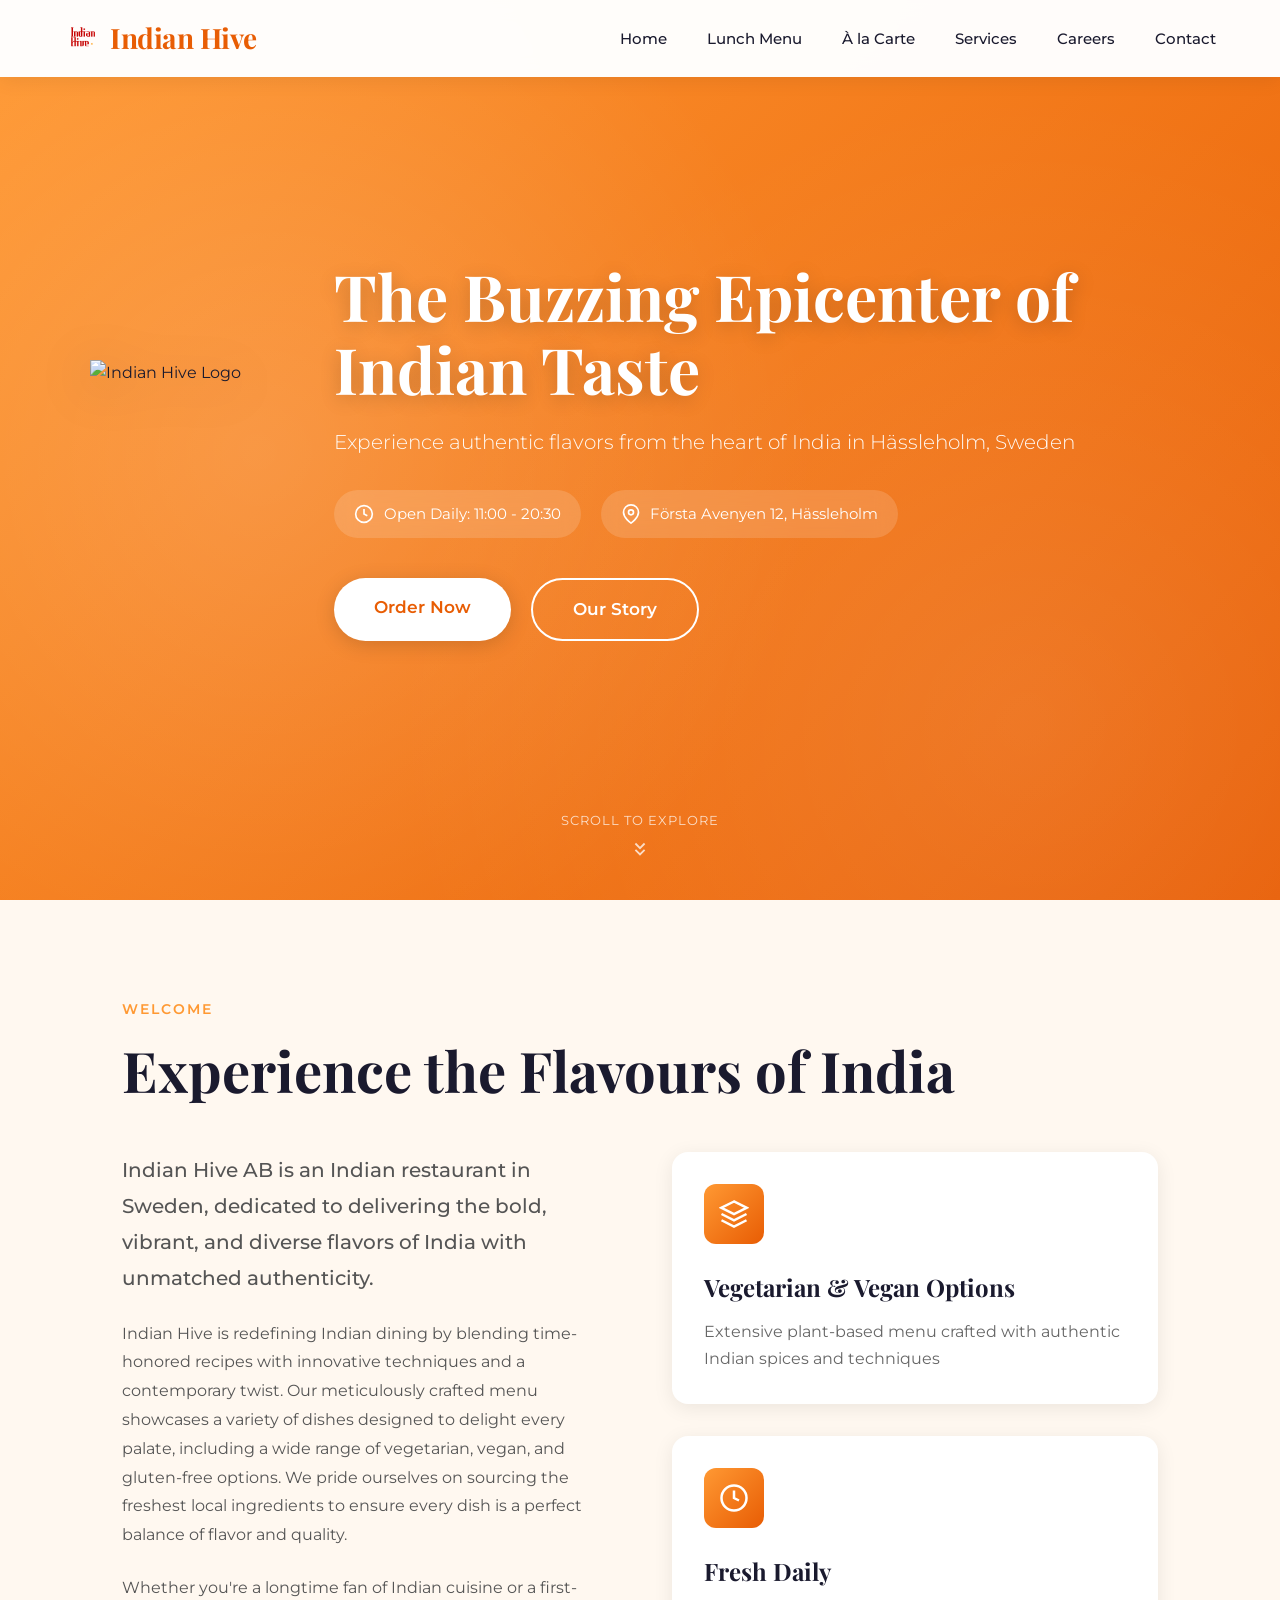
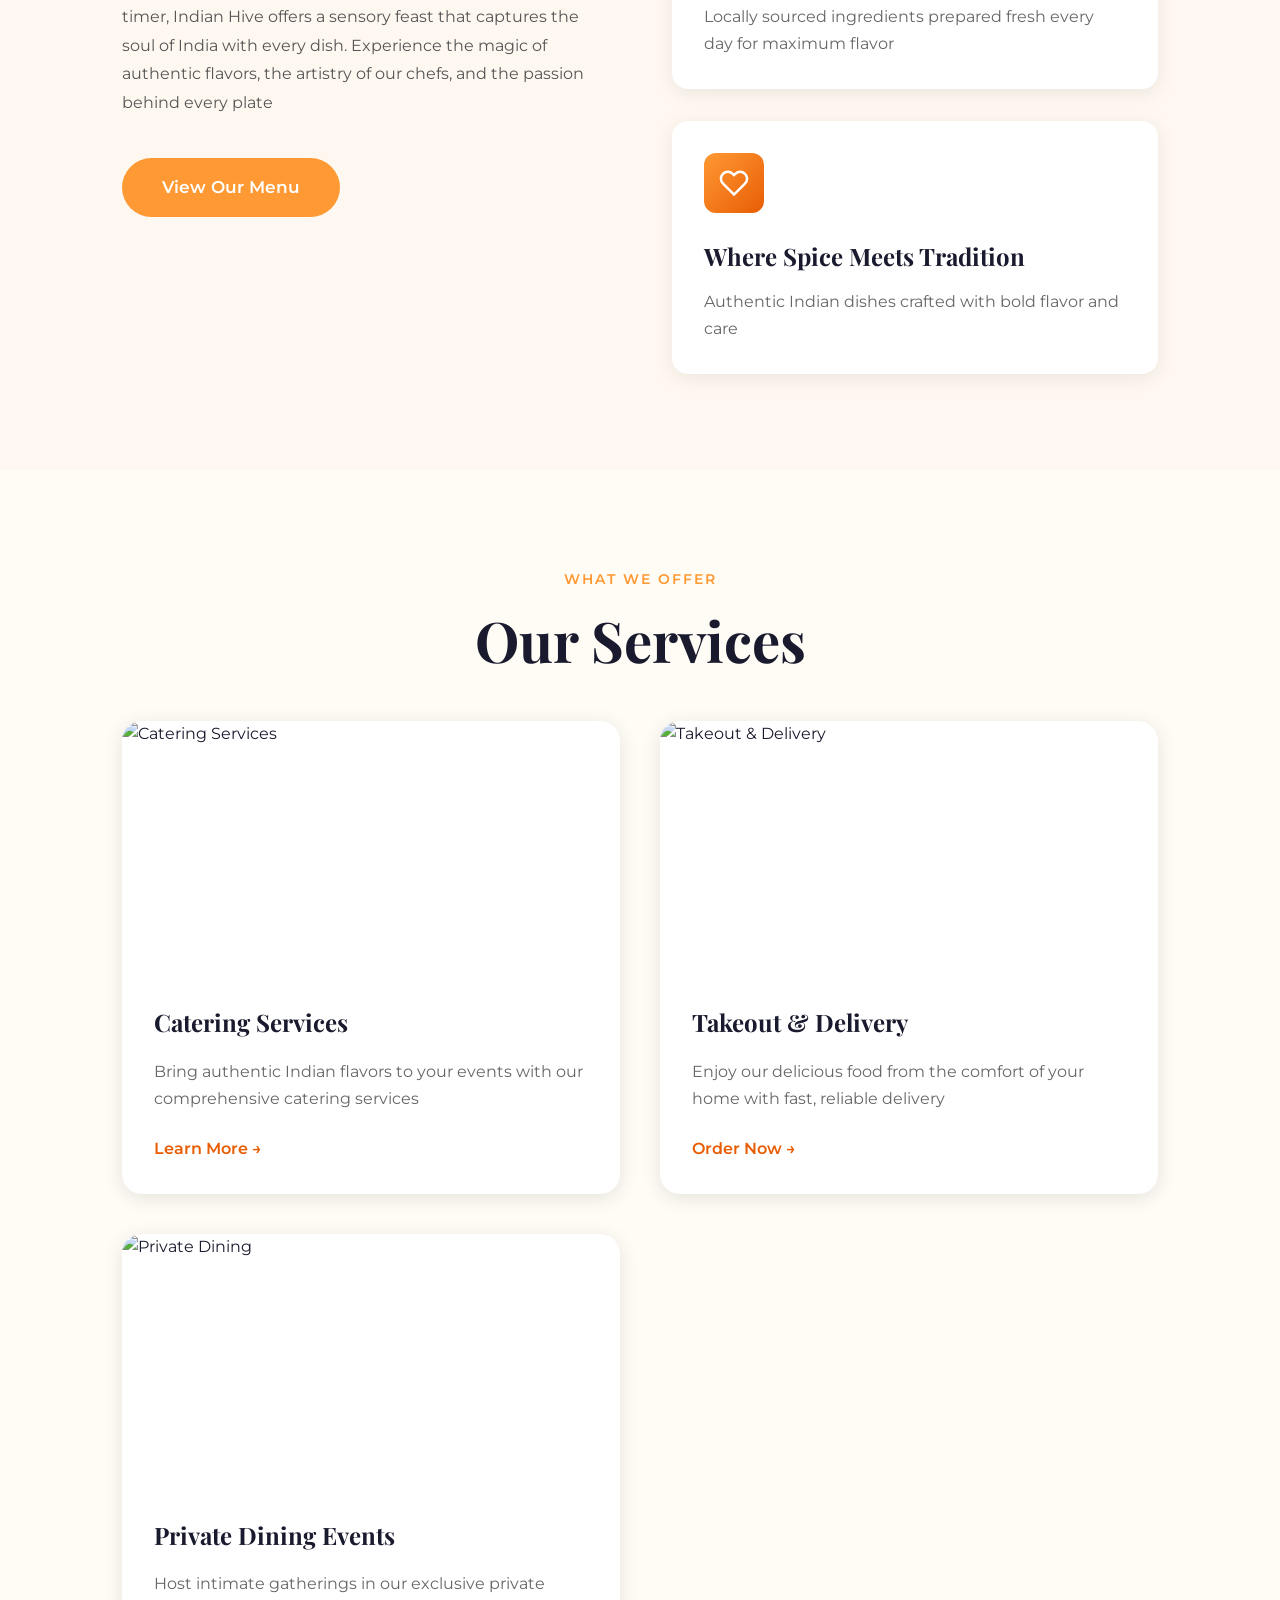
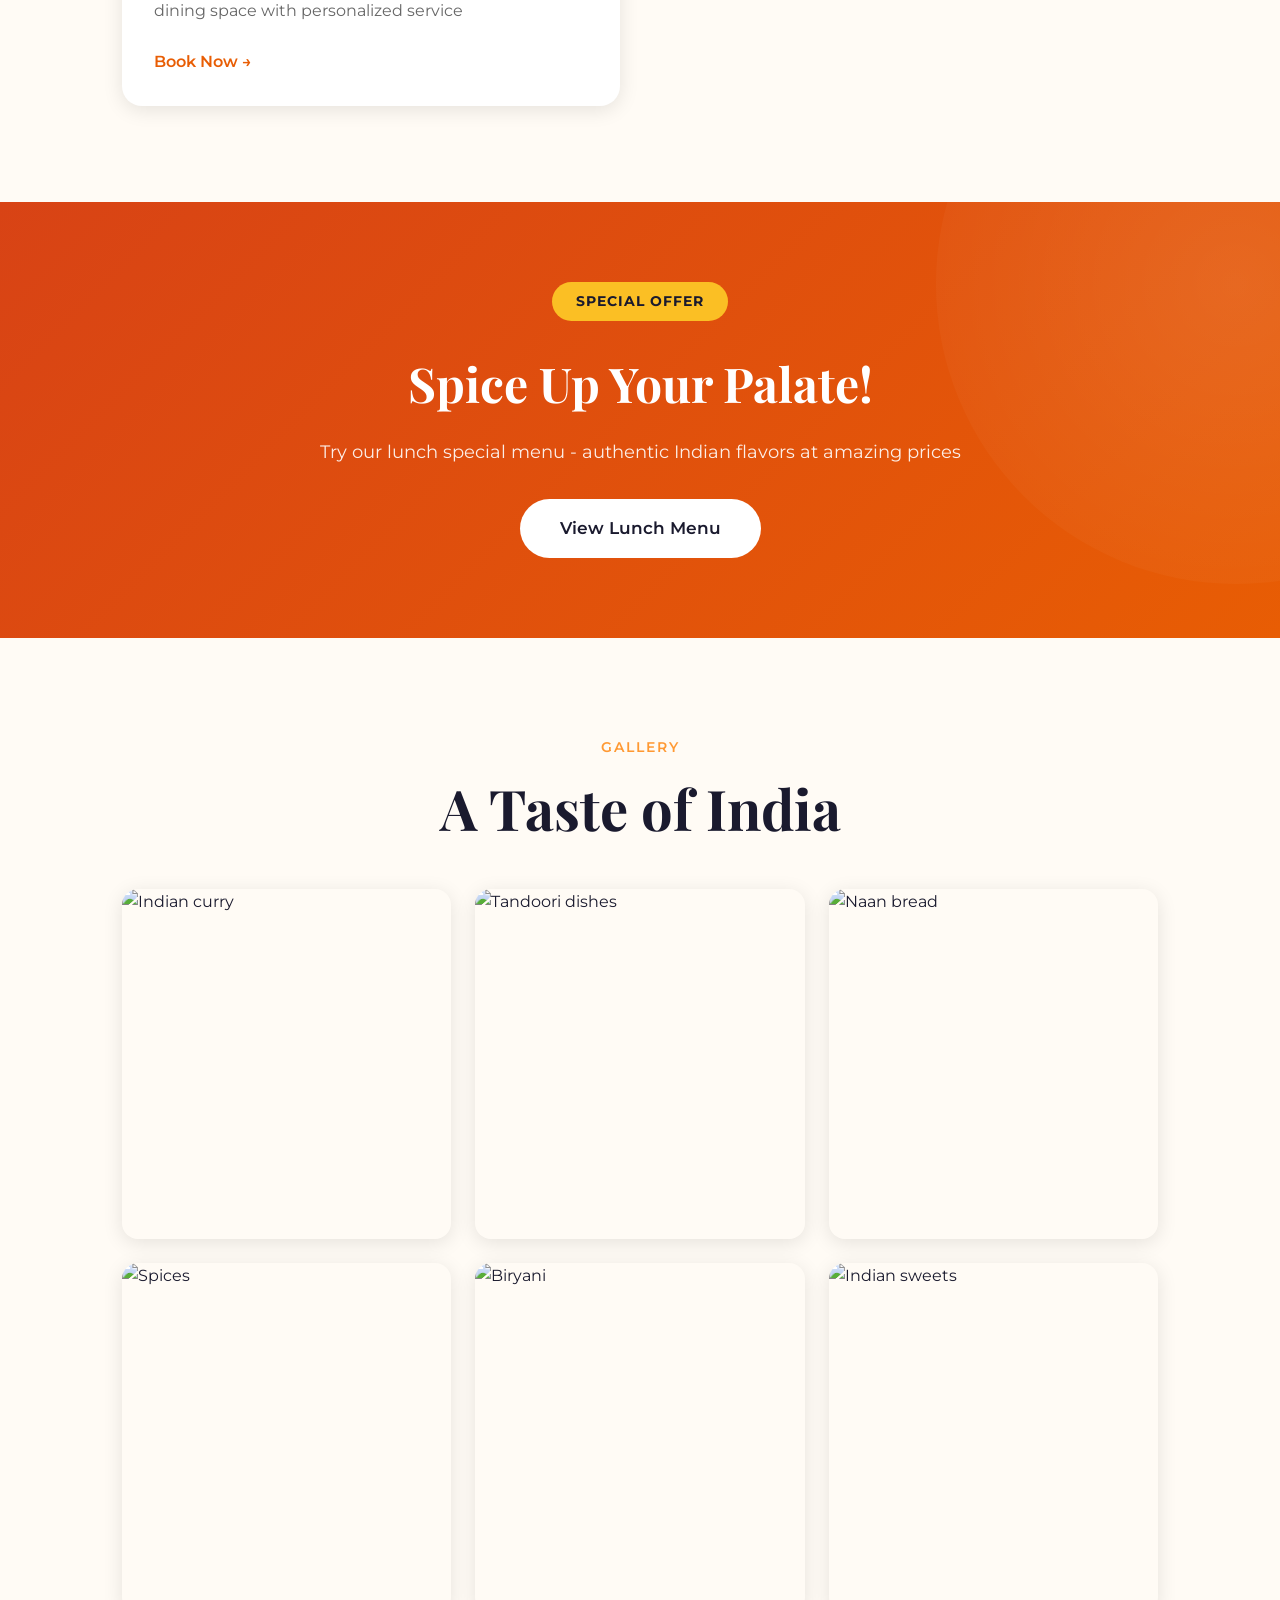
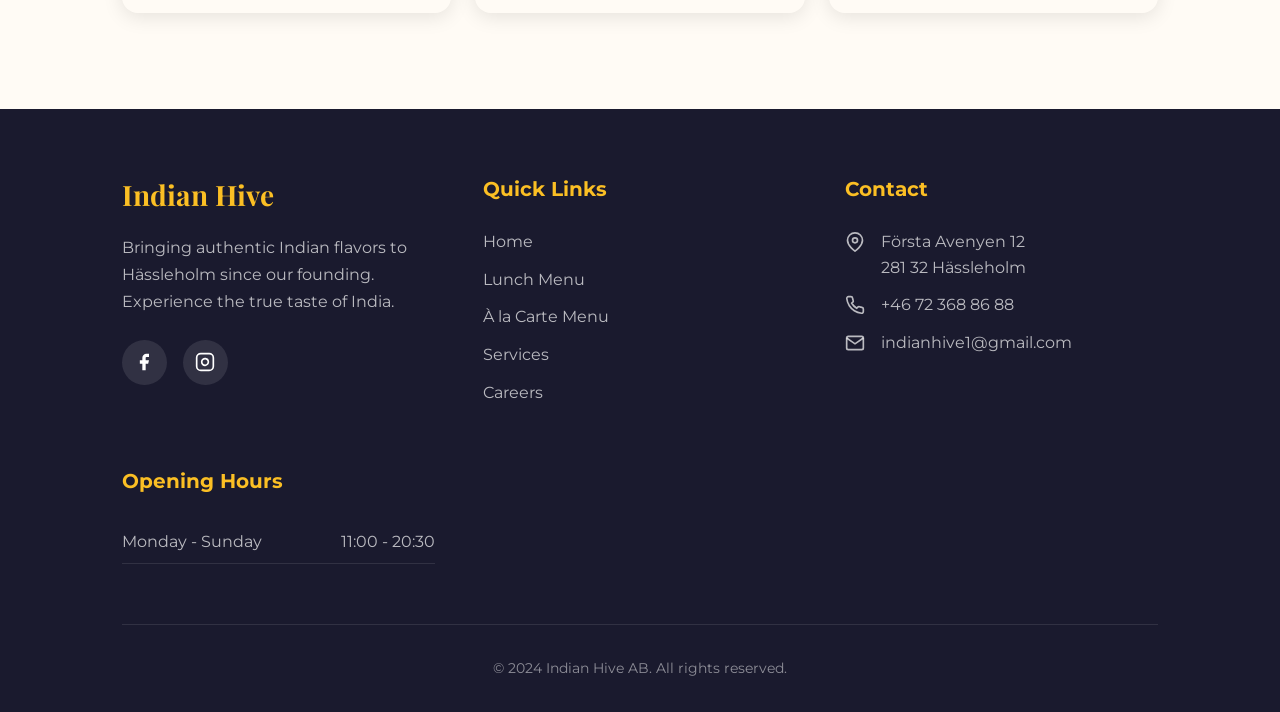
==== src/main/resources/static/index.html @ 39644e0c "Website mvp" ====
<!DOCTYPE html><html lang="en"><head>    <meta charset="UTF-8">    <meta name="viewport" content="width=device-width, initial-scale=1.0">    <title>Indian Hive - The Buzzing Epicenter of Indian Taste | Hässleholm</title>    <link rel="preconnect" href="https://fonts.googleapis.com">    <link rel="preconnect" href="https://fonts.gstatic.com" crossorigin>    <link href="https://fonts.googleapis.com/css2?family=Playfair+Display:ital,wght@0,400;0,700;1,400&family=Montserrat:wght@300;400;500;600;700&display=swap" rel="stylesheet">    <link rel="stylesheet" href="css/styles.css">    <link rel="icon" type="image/png" href="/images/favicon.png"></head><body><!-- Navigation --><nav class="navbar">    <div class="nav-container">        <a href="index.html" class="logo">            <img src="images/logo.png" alt="Indian Hive Logo" class="logo-img">            <span class="logo-text">Indian Hive</span>        </a>        <ul class="nav-menu" id="navMenu">            <li><a href="index.html" class="active">Home</a></li>            <li><a href="lunchMenu.html">Lunch Menu</a></li>            <li><a href="alacarte.html">À la Carte</a></li>            <li><a href="services.html">Services</a></li>            <li><a href="careers.html">Careers</a></li>            <li><a href="contact.html">Contact</a></li>        </ul>        <div class="hamburger" id="hamburger">            <span></span>            <span></span>            <span></span>        </div>    </div></nav><!-- Hero Section --><section class="hero">    <div class="hero-overlay"></div>    <div class="hero-content">        <!-- NEW: Add Logo -->        <div class="hero-logo">            <img src="/images/logo.png" alt="Indian Hive Logo">        </div>        <!-- NEW: Wrap text content -->        <div class="hero-text-container">            <h1 class="hero-title">The Buzzing Epicenter of Indian Taste</h1>            <p class="hero-subtitle">Experience authentic flavors from the heart of India in Hässleholm, Sweden</p>            <div class="hero-info">                <div class="info-card">                    <svg class="info-icon" viewBox="0 0 24 24" fill="none" stroke="currentColor" stroke-width="2">                        <circle cx="12" cy="12" r="10"/>                        <polyline points="12 6 12 12 16 14"/>                    </svg>                    <span>Open Daily: 11:00 - 20:30</span>                </div>                <div class="info-card">                    <svg class="info-icon" viewBox="0 0 24 24" fill="none" stroke="currentColor" stroke-width="2">                        <path d="M21 10c0 7-9 13-9 13s-9-6-9-13a9 9 0 0 1 18 0z"/>                        <circle cx="12" cy="10" r="3"/>                    </svg>                    <span>Första Avenyen 12, Hässleholm</span>                </div>            </div>            <div class="hero-cta">                <a href="contact.html" class="btn btn-primary">Order Now</a>                <a href="#about" class="btn btn-secondary">Our Story</a>            </div>        </div>    </div>    <div class="scroll-indicator">        <span>Scroll to explore</span>        <svg viewBox="0 0 24 24" fill="none" stroke="currentColor" stroke-width="2">            <polyline points="7 13 12 18 17 13"/>            <polyline points="7 6 12 11 17 6"/>        </svg>    </div></section><!-- Welcome Section --><section class="welcome" id="about">    <div class="container">        <div class="section-header">            <span class="section-label">Welcome</span>            <h2 class="section-title">Experience the Flavours of India</h2>        </div>        <div class="welcome-grid">            <div class="welcome-content">                <p class="lead-text">Indian Hive AB is an Indian restaurant in Sweden, dedicated to delivering the bold, vibrant, and diverse flavors of India with unmatched authenticity.</p>                <p>Indian Hive is redefining Indian dining by blending time-honored recipes with innovative techniques and a contemporary twist. Our meticulously crafted menu showcases a variety of dishes designed to delight every palate, including a wide range of vegetarian, vegan, and gluten-free options. We pride ourselves on sourcing the freshest local ingredients to ensure every dish is a perfect balance of flavor and quality.</p>                <p>Whether you're a longtime fan of Indian cuisine or a first-timer, Indian Hive offers a sensory feast that captures the soul of India with every dish. Experience the magic of authentic flavors, the artistry of our chefs, and the passion behind every plate</p>                <a href="alacarte.html" class="btn btn-accent">View Our Menu</a>            </div>            <div class="welcome-features">                <div class="feature-card">                    <div class="feature-icon">                        <svg viewBox="0 0 24 24" fill="none" stroke="currentColor" stroke-width="2">                            <path d="M12 2L2 7l10 5 10-5-10-5z"/>                            <path d="M2 17l10 5 10-5"/>                            <path d="M2 12l10 5 10-5"/>                        </svg>                    </div>                    <h3>Vegetarian & Vegan Options</h3>                    <p>Extensive plant-based menu crafted with authentic Indian spices and techniques</p>                </div>                <div class="feature-card">                    <div class="feature-icon">                        <svg viewBox="0 0 24 24" fill="none" stroke="currentColor" stroke-width="2">                            <circle cx="12" cy="12" r="10"/>                            <path d="M12 6v6l4 2"/>                        </svg>                    </div>                    <h3>Fresh Daily</h3>                    <p>Locally sourced ingredients prepared fresh every day for maximum flavor</p>                </div>                <div class="feature-card">                    <div class="feature-icon">                        <svg viewBox="0 0 24 24" fill="none" stroke="currentColor" stroke-width="2">                            <path d="M20.84 4.61a5.5 5.5 0 0 0-7.78 0L12 5.67l-1.06-1.06a5.5 5.5 0 0 0-7.78 7.78l1.06 1.06L12 21.23l7.78-7.78 1.06-1.06a5.5 5.5 0 0 0 0-7.78z"/>                        </svg>                    </div>                    <h3>Where Spice Meets Tradition</h3>                    <p>Authentic Indian dishes crafted with bold flavor and care</p>                </div>            </div>        </div>    </div></section><!-- Services Preview --><section class="services-preview">    <div class="container">        <div class="section-header center">            <span class="section-label">What We Offer</span>            <h2 class="section-title">Our Services</h2>        </div>        <div class="services-grid">            <div class="service-card">                <div class="service-image">                    <img src="https://images.unsplash.com/photo-1555939594-58d7cb561ad1?w=600&h=400&fit=crop" alt="Catering Services">                </div>                <div class="service-content">                    <h3>Catering Services</h3>                    <p>Bring authentic Indian flavors to your events with our comprehensive catering services</p>                    <a href="services.html#catering" class="service-link">Learn More →</a>                </div>            </div>            <div class="service-card">                <div class="service-image">                    <img src="https://images.unsplash.com/photo-1585937421612-70a008356fbe?w=600&h=400&fit=crop" alt="Takeout & Delivery">                </div>                <div class="service-content">                    <h3>Takeout & Delivery</h3>                    <p>Enjoy our delicious food from the comfort of your home with fast, reliable delivery</p>                    <a href="services.html#delivery" class="service-link">Order Now →</a>                </div>            </div>            <div class="service-card">                <div class="service-image">                    <img src="https://images.unsplash.com/photo-1414235077428-338989a2e8c0?w=600&h=400&fit=crop" alt="Private Dining">                </div>                <div class="service-content">                    <h3>Private Dining Events</h3>                    <p>Host intimate gatherings in our exclusive private dining space with personalized service</p>                    <a href="services.html#private" class="service-link">Book Now →</a>                </div>            </div>        </div>    </div></section><!-- Special Offer Banner --><section class="offer-banner">    <div class="container">        <div class="offer-content">            <span class="offer-badge">Special Offer</span>            <h2>Spice Up Your Palate!</h2>            <p>Try our lunch special menu - authentic Indian flavors at amazing prices</p>            <a href="lunchMenu.html" class="btn btn-light">View Lunch Menu</a>        </div>    </div></section><!-- Photo Gallery --><section class="gallery">    <div class="container">        <div class="section-header center">            <span class="section-label">Gallery</span>            <h2 class="section-title">A Taste of India</h2>        </div>        <div class="gallery-grid">            <div class="gallery-item">                <img src="/images/chickentika.png" alt="Indian curry">            </div>            <div class="gallery-item">                <img src="/images/butterCheick.png" alt="Tandoori dishes">            </div>            <div class="gallery-item">                <img src="/images/idk_secondlas.png" alt="Naan bread">            </div>            <div class="gallery-item">                <img src="/images/last.png" alt="Spices">            </div>            <div class="gallery-item">                <img src="/images/multiplecurries.png" alt="Biryani">            </div>            <div class="gallery-item">                <img src="/images/naan.png" alt="Indian sweets">            </div>        </div>    </div></section><!-- Footer --><footer class="footer">    <div class="container">        <div class="footer-grid">            <div class="footer-col">                <h3>Indian Hive</h3>                <p>Bringing authentic Indian flavors to Hässleholm since our founding. Experience the true taste of India.</p>                <div class="social-links">                    <a href="https://www.facebook.com/profile.php?id=61578986245478" aria-label="Facebook">                        <svg viewBox="0 0 24 24" fill="currentColor"><path d="M18 2h-3a5 5 0 0 0-5 5v3H7v4h3v8h4v-8h3l1-4h-4V7a1 1 0 0 1 1-1h3z"/></svg>                    </a>                    <a href="https://www.instagram.com/indianhiveab" target="_blank" rel="noopener" aria-label="Instagram">                        <svg viewBox="0 0 24 24" fill="none" stroke="currentColor" stroke-width="2">                            <rect x="2" y="2" width="20" height="20" rx="5" ry="5"/>                            <path d="M16 11.37A4 4 0 1 1 12.63 8 4 4 0 0 1 16 11.37z"/>                            <line x1="17.5" y1="6.5" x2="17.51" y2="6.5"/>                        </svg>                    </a>                </div>            </div>            <div class="footer-col">                <h4>Quick Links</h4>                <ul>                    <li><a href="index.html">Home</a></li>                    <li><a href="lunchMenu.html">Lunch Menu</a></li>                    <li><a href="alacarte.html">À la Carte Menu</a></li>                    <li><a href="services.html">Services</a></li>                    <li><a href="careers.html">Careers</a></li>                </ul>            </div>            <div class="footer-col">                <h4>Contact</h4>                <ul class="contact-info">                    <li>                        <svg viewBox="0 0 24 24" fill="none" stroke="currentColor" stroke-width="2">                            <path d="M21 10c0 7-9 13-9 13s-9-6-9-13a9 9 0 0 1 18 0z"/>                            <circle cx="12" cy="10" r="3"/>                        </svg>                        Första Avenyen 12<br>281 32 Hässleholm                    </li>                    <li>                        <svg viewBox="0 0 24 24" fill="none" stroke="currentColor" stroke-width="2">                            <path d="M22 16.92v3a2 2 0 0 1-2.18 2 19.79 19.79 0 0 1-8.63-3.07 19.5 19.5 0 0 1-6-6 19.79 19.79 0 0 1-3.07-8.67A2 2 0 0 1 4.11 2h3a2 2 0 0 1 2 1.72 12.84 12.84 0 0 0 .7 2.81 2 2 0 0 1-.45 2.11L8.09 9.91a16 16 0 0 0 6 6l1.27-1.27a2 2 0 0 1 2.11-.45 12.84 12.84 0 0 0 2.81.7A2 2 0 0 1 22 16.92z"/>                        </svg>                        +46 72 368 86 88                    </li>                    <li>                        <svg viewBox="0 0 24 24" fill="none" stroke="currentColor" stroke-width="2">                            <path d="M4 4h16c1.1 0 2 .9 2 2v12c0 1.1-.9 2-2 2H4c-1.1 0-2-.9-2-2V6c0-1.1.9-2 2-2z"/>                            <polyline points="22,6 12,13 2,6"/>                        </svg>                        indianhive1@gmail.com                    </li>                </ul>            </div>            <div class="footer-col">                <h4>Opening Hours</h4>                <ul class="hours">                    <li>                        <span>Monday - Sunday</span>                        <span>11:00 - 20:30</span>                    </li>                </ul>            </div>        </div>        <div class="footer-bottom">            <p>&copy; 2024 Indian Hive AB. All rights reserved.</p>        </div>    </div></footer><script src="js/homePageJs.js"></script></body></html>
---- src/main/resources/static/css/styles.css ----
/* ================================   Indian Hive - Main Stylesheet   ================================ *//* === CSS Variables === */:root {    --saffron: #FF9933;    --deep-orange: #E85D04;    --turmeric: #FBBF24;    --cardamom: #34D399;    --midnight: #1A1A2E;    --cream: #FFF8F0;    --terracotta: #D84315;    --warm-white: #FFFBF5;    --gold: #D4AF37;    --font-display: 'Playfair Display', serif;    --font-body: 'Montserrat', sans-serif;    --section-padding: 6rem 5%;    --container-max: 1400px;    --transition-smooth: all 0.3s cubic-bezier(0.4, 0, 0.2, 1);    --transition-bounce: all 0.4s cubic-bezier(0.68, -0.55, 0.265, 1.55);}/* === Reset & Base === */* { margin: 0; padding: 0; box-sizing: border-box; }html { scroll-behavior: smooth; }body {    font-family: var(--font-body);    background: var(--warm-white);    color: var(--midnight);    line-height: 1.6;    overflow-x: hidden;}img { max-width: 100%; display: block; }a { text-decoration: none; color: inherit; }/* === Utility Classes === */.container {    max-width: var(--container-max);    margin: 0 auto;    padding: 0 5%;}.section-header { margin-bottom: 3rem; }.section-header.center { text-align: center; }.section-label {    display: inline-block;    font-size: 0.875rem;    font-weight: 600;    text-transform: uppercase;    letter-spacing: 2px;    color: var(--saffron);    margin-bottom: 1rem;}.section-title {    font-family: var(--font-display);    font-size: clamp(2rem, 5vw, 3.5rem);    font-weight: 700;    line-height: 1.2;    color: var(--midnight);}/* ================================   NAVIGATION   ================================ */.navbar {    position: fixed;    top: 0;    width: 100%;    background: rgba(255, 255, 255, 0.98);    backdrop-filter: blur(10px);    box-shadow: 0 2px 20px rgba(0, 0, 0, 0.08);    z-index: 1000;    transition: var(--transition-smooth);}.nav-container {    max-width: var(--container-max);    margin: 0 auto;    padding: 1rem 5%;    display: flex;    justify-content: space-between;    align-items: center;}/* Logo wrapper — image + text sit side by side */.logo {    display: flex;    align-items: center;    gap: 0.5rem;}/* Navbar logo image — small, contained */.logo-img {    height: 38px;    width: auto;    display: block;    object-fit: contain;}.logo-text {    font-family: var(--font-display);    font-size: 1.75rem;    font-weight: 700;    color: var(--deep-orange);    letter-spacing: -0.5px;}.nav-menu {    display: flex;    gap: 2.5rem;    list-style: none;    align-items: center;}.nav-menu a {    font-size: 0.95rem;    font-weight: 500;    color: var(--midnight);    position: relative;    transition: var(--transition-smooth);}.nav-menu a::after {    content: '';    position: absolute;    bottom: -5px; left: 0;    width: 0; height: 2px;    background: var(--saffron);    transition: width 0.3s ease;}.nav-menu a:hover,.nav-menu a.active { color: var(--deep-orange); }.nav-menu a:hover::after,.nav-menu a.active::after { width: 100%; }.hamburger {    display: none;    flex-direction: column;    gap: 5px;    cursor: pointer;}.hamburger span {    width: 28px; height: 3px;    background: var(--midnight);    transition: var(--transition-smooth);    border-radius: 2px;}/* ================================   HERO SECTION   ================================ */.hero {    min-height: 100vh;    display: flex;    align-items: center;    justify-content: center;    position: relative;    background: linear-gradient(135deg, #FF9933 0%, #E85D04 100%);    padding: 8rem 5%;    overflow: hidden;}.hero::before {    content: '';    position: absolute;    inset: 0;    background-image:            radial-gradient(circle at 20% 50%, rgba(255, 255, 255, 0.15) 0%, transparent 50%),            radial-gradient(circle at 80% 80%, rgba(255, 255, 255, 0.1) 0%, transparent 50%);    animation: float 15s ease-in-out infinite;}@keyframes float {    0%, 100% { transform: translate(0, 0); }    50% { transform: translate(30px, 20px); }}/* Hero content: logo on left, text on right */.hero-content {    max-width: 1100px;    width: 100%;    display: flex;    align-items: center;    gap: 4rem;    position: relative;    z-index: 1;    animation: fadeInUp 1s ease-out;}@keyframes fadeInUp {    from { opacity: 0; transform: translateY(40px); }    to   { opacity: 1; transform: translateY(0); }}/* ---- Hero logo (left column) ---- */.hero-logo {    flex-shrink: 0;    width: 180px;      /* comfortable size — not oversized */    height: 180px;}.hero-logo img {    width: 100%;    height: 100%;    object-fit: contain;    filter: drop-shadow(0 8px 24px rgba(0, 0, 0, 0.25));    animation: logoFloat 3s ease-in-out infinite;}@keyframes logoFloat {    0%, 100% { transform: translateY(0px); }    50%       { transform: translateY(-8px); }}/* ---- Hero text (right column) ---- */.hero-text-container {    flex: 1;    text-align: left;}.hero-title {    font-family: var(--font-display);    font-size: clamp(2rem, 5vw, 4rem);    font-weight: 700;    color: white;    line-height: 1.15;    margin-bottom: 1.25rem;    text-shadow: 0 4px 20px rgba(0, 0, 0, 0.2);}.hero-subtitle {    font-size: clamp(1rem, 2vw, 1.25rem);    color: rgba(255, 255, 255, 0.95);    font-weight: 300;    margin-bottom: 2rem;}.hero-info {    display: flex;    justify-content: flex-start;    gap: 1.25rem;    margin-bottom: 2.5rem;    flex-wrap: wrap;}.info-card {    display: flex;    align-items: center;    gap: 0.6rem;    padding: 0.75rem 1.25rem;    background: rgba(255, 255, 255, 0.15);    backdrop-filter: blur(10px);    border-radius: 50px;    color: white;    font-size: 0.95rem;}.info-card svg,.info-icon {    width: 20px;    height: 20px;    flex-shrink: 0;}.hero-cta {    display: flex;    gap: 1.25rem;    justify-content: flex-start;    flex-wrap: wrap;}/* Scroll indicator */.scroll-indicator {    position: absolute;    bottom: 2.5rem;    left: 50%;    transform: translateX(-50%);    display: flex;    flex-direction: column;    align-items: center;    gap: 0.4rem;    color: white;    font-size: 0.8rem;    letter-spacing: 1px;    text-transform: uppercase;    opacity: 0.75;    animation: bounce 2s infinite;}.scroll-indicator svg { width: 22px; height: 22px; }@keyframes bounce {    0%, 20%, 50%, 80%, 100% { transform: translateX(-50%) translateY(0); }    40% { transform: translateX(-50%) translateY(-8px); }    60% { transform: translateX(-50%) translateY(-4px); }}/* ================================   BUTTONS   ================================ */.btn {    padding: 1rem 2.5rem;    border-radius: 50px;    font-weight: 600;    font-size: 1.05rem;    transition: var(--transition-smooth);    cursor: pointer;    border: none;    display: inline-block;    font-family: var(--font-body);}.btn-primary {    background: white;    color: var(--deep-orange);    box-shadow: 0 4px 20px rgba(0, 0, 0, 0.15);}.btn-primary:hover { transform: translateY(-3px); box-shadow: 0 8px 30px rgba(0, 0, 0, 0.25); }.btn-secondary { background: transparent; color: white; border: 2px solid white; }.btn-secondary:hover { background: white; color: var(--deep-orange); }.btn-accent { background: var(--saffron); color: white; }.btn-accent:hover { background: var(--deep-orange); transform: translateY(-2px); }.btn-light { background: white; color: var(--midnight); }.btn-light:hover { background: var(--warm-white); transform: translateY(-2px); }/* ================================   WELCOME SECTION   ================================ */.welcome {    padding: var(--section-padding);    background: var(--cream);}.welcome-grid {    display: grid;    grid-template-columns: 1fr 1fr;    gap: 4rem;    align-items: start;}.lead-text {    font-size: 1.25rem;    font-weight: 500;    color: var(--deep-orange);    margin-bottom: 1.5rem;    line-height: 1.7;}.welcome-content p { margin-bottom: 1.5rem; color: #555; line-height: 1.8; }.welcome-content .btn { margin-top: 1rem; }.welcome-features { display: grid; gap: 2rem; }.feature-card {    background: white;    padding: 2rem;    border-radius: 16px;    box-shadow: 0 4px 20px rgba(0, 0, 0, 0.08);    transition: var(--transition-smooth);}.feature-card:hover { transform: translateY(-5px); box-shadow: 0 8px 30px rgba(0, 0, 0, 0.12); }.feature-icon {    width: 60px; height: 60px;    background: linear-gradient(135deg, var(--saffron), var(--deep-orange));    border-radius: 12px;    display: flex; align-items: center; justify-content: center;    margin-bottom: 1.5rem;}.feature-icon svg { width: 30px; height: 30px; stroke: white; }.feature-card h3 { font-family: var(--font-display); font-size: 1.5rem; margin-bottom: 0.75rem; color: var(--midnight); }.feature-card p { color: #666; line-height: 1.7; }/* ================================   SERVICES PREVIEW   ================================ */.services-preview {    padding: var(--section-padding);    background: var(--warm-white);}.services-grid {    display: grid;    grid-template-columns: repeat(auto-fit, minmax(320px, 1fr));    gap: 2.5rem;    margin-top: 3rem;}.service-card {    background: white;    border-radius: 20px;    overflow: hidden;    box-shadow: 0 4px 20px rgba(0, 0, 0, 0.1);    transition: var(--transition-smooth);}.service-card:hover { transform: translateY(-10px); box-shadow: 0 12px 40px rgba(0, 0, 0, 0.15); }.service-image { height: 250px; overflow: hidden; }.service-image img { width: 100%; height: 100%; object-fit: cover; transition: transform 0.6s ease; }.service-card:hover .service-image img { transform: scale(1.1); }.service-content { padding: 2rem; }.service-content h3 { font-family: var(--font-display); font-size: 1.5rem; margin-bottom: 1rem; color: var(--midnight); }.service-content p { color: #666; margin-bottom: 1.5rem; line-height: 1.7; }.service-link { color: var(--deep-orange); font-weight: 600; transition: var(--transition-smooth); }.service-link:hover { color: var(--saffron); padding-left: 5px; }/* ================================   OFFER BANNER   ================================ */.offer-banner {    padding: 5rem 5%;    background: linear-gradient(135deg, var(--terracotta), var(--deep-orange));    text-align: center;    position: relative;    overflow: hidden;}.offer-banner::before {    content: '';    position: absolute;    top: -50%; right: -20%;    width: 600px; height: 600px;    background: radial-gradient(circle, rgba(255, 255, 255, 0.1), transparent);    border-radius: 50%;}.offer-content { position: relative; z-index: 1; max-width: 700px; margin: 0 auto; }.offer-badge {    display: inline-block;    padding: 0.5rem 1.5rem;    background: var(--turmeric);    color: var(--midnight);    font-weight: 700;    font-size: 0.875rem;    text-transform: uppercase;    letter-spacing: 1px;    border-radius: 50px;    margin-bottom: 1.5rem;}.offer-content h2 { font-family: var(--font-display); font-size: clamp(2rem, 5vw, 3rem); color: white; margin-bottom: 1rem; }.offer-content p { font-size: 1.15rem; color: rgba(255, 255, 255, 0.9); margin-bottom: 2rem; }/* ================================   GALLERY   ================================ */.gallery {    padding: var(--section-padding);    background: var(--warm-white);}.gallery-grid {    display: grid;    grid-template-columns: repeat(auto-fit, minmax(300px, 1fr));    gap: 1.5rem;    margin-top: 3rem;}.gallery-item {    position: relative;    height: 350px;    border-radius: 16px;    overflow: hidden;    cursor: pointer;    box-shadow: 0 4px 20px rgba(0, 0, 0, 0.1);}.gallery-item img { width: 100%; height: 100%; object-fit: cover; transition: transform 0.5s ease; }.gallery-overlay {    position: absolute; inset: 0;    background: linear-gradient(to top, rgba(0, 0, 0, 0.8), transparent);    display: flex; align-items: flex-end;    padding: 2rem;    opacity: 0;    transition: opacity 0.3s ease;}.gallery-overlay span { color: white; font-size: 1.25rem; font-weight: 600; }.gallery-item:hover img { transform: scale(1.1); }.gallery-item:hover .gallery-overlay { opacity: 1; }/* ================================   FOOTER   ================================ */.footer {    background: var(--midnight);    color: white;    padding: 4rem 5% 2rem;}.footer-grid {    display: grid;    grid-template-columns: repeat(auto-fit, minmax(250px, 1fr));    gap: 3rem;    margin-bottom: 3rem;}.footer-col h3 { font-family: var(--font-display); font-size: 1.75rem; margin-bottom: 1rem; color: var(--turmeric); }.footer-col h4 { font-size: 1.25rem; margin-bottom: 1.5rem; color: var(--turmeric); }.footer-col p { color: rgba(255, 255, 255, 0.7); line-height: 1.7; margin-bottom: 1.5rem; }.footer-col ul { list-style: none; }.footer-col ul li { margin-bottom: 0.75rem; }.footer-col ul li a { color: rgba(255, 255, 255, 0.7); transition: var(--transition-smooth); }.footer-col ul li a:hover { color: var(--turmeric); padding-left: 5px; }.social-links { display: flex; gap: 1rem; }.social-links a {    width: 45px; height: 45px;    background: rgba(255, 255, 255, 0.1);    border-radius: 50%;    display: flex; align-items: center; justify-content: center;    transition: var(--transition-smooth);}.social-links a:hover { background: var(--saffron); transform: translateY(-5px); }.social-links svg { width: 20px; height: 20px; }.contact-info li { display: flex; align-items: flex-start; gap: 1rem; color: rgba(255, 255, 255, 0.7); margin-bottom: 1rem; }.contact-info svg { width: 20px; height: 20px; flex-shrink: 0; margin-top: 3px; }.hours li { display: flex; justify-content: space-between; color: rgba(255, 255, 255, 0.7); padding: 0.5rem 0; border-bottom: 1px solid rgba(255, 255, 255, 0.1); }.footer-bottom { text-align: center; padding-top: 2rem; border-top: 1px solid rgba(255, 255, 255, 0.1); }.footer-bottom p { color: rgba(255, 255, 255, 0.5); font-size: 0.9rem; }/* ================================   RESPONSIVE   ================================ */@media (max-width: 968px) {    .nav-menu {        position: fixed;        top: 72px; right: -100%;        width: 70%; max-width: 350px;        height: calc(100vh - 72px);        background: white;        flex-direction: column;        padding: 2rem;        box-shadow: -5px 0 20px rgba(0, 0, 0, 0.1);        transition: right 0.3s ease;        align-items: flex-start;    }    .nav-menu.active { right: 0; }    .hamburger { display: flex; }    .hamburger.active span:nth-child(1) { transform: rotate(45deg) translate(5px, 5px); }    .hamburger.active span:nth-child(2) { opacity: 0; }    .hamburger.active span:nth-child(3) { transform: rotate(-45deg) translate(7px, -7px); }    /* Hero stacks vertically on tablet */    .hero-content {        flex-direction: column;        text-align: center;        gap: 2rem;    }    .hero-logo { width: 130px; height: 130px; }    .hero-text-container { text-align: center; }    .hero-info { justify-content: center; }    .hero-cta { justify-content: center; }    .welcome-grid { grid-template-columns: 1fr; gap: 3rem; }    .services-grid, .gallery-grid { grid-template-columns: 1fr; }    .footer-grid { grid-template-columns: 1fr; }}@media (max-width: 640px) {    .hero-logo { width: 100px; height: 100px; }    .hero-info { flex-direction: column; gap: 0.75rem; align-items: center; }    .hero-cta { flex-direction: column; align-items: center; }    .btn { width: 100%; text-align: center; }}/* === Welcome Section === */.welcome {    padding: var(--section-padding);    background: var(--cream);}.welcome-grid {    display: grid;    grid-template-columns: 1fr 1fr;    gap: 4rem;    align-items: start;}.lead-text {    font-size: 1.25rem;    font-weight: 500;    color: var(--deep-orange);    margin-bottom: 1.5rem;    line-height: 1.7;}.welcome-content p {    margin-bottom: 1.5rem;    color: #555;    line-height: 1.8;}.welcome-content .btn {    margin-top: 1rem;}.welcome-features {    display: grid;    gap: 2rem;}.feature-card {    background: white;    padding: 2rem;    border-radius: 16px;    box-shadow: 0 4px 20px rgba(0, 0, 0, 0.08);    transition: var(--transition-smooth);}.feature-card:hover {    transform: translateY(-5px);    box-shadow: 0 8px 30px rgba(0, 0, 0, 0.12);}.feature-icon {    width: 60px;    height: 60px;    background: linear-gradient(135deg, var(--saffron), var(--deep-orange));    border-radius: 12px;    display: flex;    align-items: center;    justify-content: center;    margin-bottom: 1.5rem;}.feature-icon svg {    width: 30px;    height: 30px;    stroke: white;}.feature-card h3 {    font-family: var(--font-display);    font-size: 1.5rem;    margin-bottom: 0.75rem;    color: var(--midnight);}.feature-card p {    color: #666;    line-height: 1.7;}/* === Services Preview === */.services-preview {    padding: var(--section-padding);    background: var(--warm-white);}.services-grid {    display: grid;    grid-template-columns: repeat(auto-fit, minmax(320px, 1fr));    gap: 2.5rem;    margin-top: 3rem;}.service-card {    background: white;    border-radius: 20px;    overflow: hidden;    box-shadow: 0 4px 20px rgba(0, 0, 0, 0.1);    transition: var(--transition-smooth);}.service-card:hover {    transform: translateY(-10px);    box-shadow: 0 12px 40px rgba(0, 0, 0, 0.15);}.service-image {    height: 250px;    overflow: hidden;}.service-image img {    width: 100%;    height: 100%;    object-fit: cover;    transition: transform 0.6s ease;}.service-card:hover .service-image img {    transform: scale(1.1);}.service-content {    padding: 2rem;}.service-content h3 {    font-family: var(--font-display);    font-size: 1.5rem;    margin-bottom: 1rem;    color: var(--midnight);}.service-content p {    color: #666;    margin-bottom: 1.5rem;    line-height: 1.7;}.service-link {    color: var(--deep-orange);    font-weight: 600;    transition: var(--transition-smooth);}.service-link:hover {    color: var(--saffron);    padding-left: 5px;}/* === Offer Banner === */.offer-banner {    padding: 5rem 5%;    background: linear-gradient(135deg, var(--terracotta), var(--deep-orange));    text-align: center;    position: relative;    overflow: hidden;}.offer-banner::before {    content: '';    position: absolute;    top: -50%;    right: -20%;    width: 600px;    height: 600px;    background: radial-gradient(circle, rgba(255, 255, 255, 0.1), transparent);    border-radius: 50%;}.offer-content {    position: relative;    z-index: 1;    max-width: 700px;    margin: 0 auto;}.offer-badge {    display: inline-block;    padding: 0.5rem 1.5rem;    background: var(--turmeric);    color: var(--midnight);    font-weight: 700;    font-size: 0.875rem;    text-transform: uppercase;    letter-spacing: 1px;    border-radius: 50px;    margin-bottom: 1.5rem;}.offer-content h2 {    font-family: var(--font-display);    font-size: clamp(2rem, 5vw, 3rem);    color: white;    margin-bottom: 1rem;}.offer-content p {    font-size: 1.15rem;    color: rgba(255, 255, 255, 0.9);    margin-bottom: 2rem;}/* === Photo Gallery === */.gallery {    padding: var(--section-padding);    background: var(--warm-white);}.gallery-grid {    display: grid;    grid-template-columns: repeat(auto-fit, minmax(300px, 1fr));    gap: 1.5rem;    margin-top: 3rem;}.gallery-item {    position: relative;    height: 350px;    border-radius: 16px;    overflow: hidden;    cursor: pointer;    box-shadow: 0 4px 20px rgba(0, 0, 0, 0.1);}.gallery-item img {    width: 100%;    height: 100%;    object-fit: cover;    transition: transform 0.5s ease;}.gallery-overlay {    position: absolute;    inset: 0;    background: linear-gradient(to top, rgba(0, 0, 0, 0.8), transparent);    display: flex;    align-items: flex-end;    padding: 2rem;    opacity: 0;    transition: opacity 0.3s ease;}.gallery-overlay span {    color: white;    font-size: 1.25rem;    font-weight: 600;}.gallery-item:hover img {    transform: scale(1.1);}.gallery-item:hover .gallery-overlay {    opacity: 1;}/* === Footer === */.footer {    background: var(--midnight);    color: white;    padding: 4rem 5% 2rem;}.footer-grid {    display: grid;    grid-template-columns: repeat(auto-fit, minmax(250px, 1fr));    gap: 3rem;    margin-bottom: 3rem;}.footer-col h3 {    font-family: var(--font-display);    font-size: 1.75rem;    margin-bottom: 1rem;    color: var(--turmeric);}.footer-col h4 {    font-size: 1.25rem;    margin-bottom: 1.5rem;    color: var(--turmeric);}.footer-col p {    color: rgba(255, 255, 255, 0.7);    line-height: 1.7;    margin-bottom: 1.5rem;}.footer-col ul {    list-style: none;}.footer-col ul li {    margin-bottom: 0.75rem;}.footer-col ul li a {    color: rgba(255, 255, 255, 0.7);    transition: var(--transition-smooth);}.footer-col ul li a:hover {    color: var(--turmeric);    padding-left: 5px;}.social-links {    display: flex;    gap: 1rem;}.social-links a {    width: 45px;    height: 45px;    background: rgba(255, 255, 255, 0.1);    border-radius: 50%;    display: flex;    align-items: center;    justify-content: center;    transition: var(--transition-smooth);}.social-links a:hover {    background: var(--saffron);    transform: translateY(-5px);}.social-links svg {    width: 20px;    height: 20px;}.contact-info li {    display: flex;    align-items: flex-start;    gap: 1rem;    color: rgba(255, 255, 255, 0.7);    margin-bottom: 1rem;}.contact-info svg {    width: 20px;    height: 20px;    flex-shrink: 0;    margin-top: 3px;}.hours li {    display: flex;    justify-content: space-between;    color: rgba(255, 255, 255, 0.7);    padding: 0.5rem 0;    border-bottom: 1px solid rgba(255, 255, 255, 0.1);}.footer-bottom {    text-align: center;    padding-top: 2rem;    border-top: 1px solid rgba(255, 255, 255, 0.1);}.footer-bottom p {    color: rgba(255, 255, 255, 0.5);    font-size: 0.9rem;}/* === Page Header === */.page-header {    padding: 10rem 5% 4rem;    background: linear-gradient(135deg, var(--deep-orange), var(--terracotta));    text-align: center;    color: white;    position: relative;    overflow: hidden;}.page-header::before {    content: '';    position: absolute;    top: -50%;    left: -10%;    width: 500px;    height: 500px;    background: radial-gradient(circle, rgba(255, 255, 255, 0.1), transparent);    border-radius: 50%;}.page-header h1 {    font-family: var(--font-display);    font-size: clamp(2.5rem, 6vw, 4.5rem);    font-weight: 700;    margin-bottom: 1rem;    position: relative;    z-index: 1;}.page-subtitle {    font-size: 1.25rem;    opacity: 0.95;    margin-bottom: 2rem;}.page-info {    display: flex;    justify-content: center;    gap: 2rem;    flex-wrap: wrap;}.info-badge {    display: flex;    align-items: center;    gap: 0.75rem;    padding: 0.75rem 1.5rem;    background: rgba(255, 255, 255, 0.15);    backdrop-filter: blur(10px);    border-radius: 50px;    font-size: 1rem;}.info-badge svg {    width: 20px;    height: 20px;}/* === Lunch Menu Styles === */.lunch-menu {    padding: 4rem 5% 6rem;    background: var(--warm-white);}.pricing-card {    background: linear-gradient(135deg, var(--saffron), var(--deep-orange));    border-radius: 16px;    padding: 2rem;    margin-bottom: 3rem;    color: white;}.pricing-content {    display: flex;    justify-content: space-between;    align-items: center;    gap: 2rem;    flex-wrap: wrap;}.price-info {    display: flex;    gap: 2rem;}.price-item {    display: flex;    flex-direction: column;    align-items: center;}.price-label {    font-size: 0.875rem;    font-weight: 600;    text-transform: uppercase;    letter-spacing: 1px;    opacity: 0.9;}.price-value {    font-size: 2.5rem;    font-weight: 700;    font-family: var(--font-display);}.includes-info {    font-size: 1rem;    opacity: 0.95;}/* Day Tabs */.day-tabs {    display: flex;    gap: 1rem;    margin-bottom: 2rem;    overflow-x: auto;    padding-bottom: 0.5rem;}.day-tab {    flex: 1;    min-width: 150px;    padding: 1.25rem 1.5rem;    background: white;    border: 2px solid #e0e0e0;    border-radius: 12px;    cursor: pointer;    transition: var(--transition-smooth);    display: flex;    flex-direction: column;    align-items: center;    gap: 0.25rem;}.day-tab:hover {    border-color: var(--saffron);    transform: translateY(-3px);    box-shadow: 0 4px 15px rgba(0, 0, 0, 0.1);}.day-tab.active {    background: var(--saffron);    border-color: var(--saffron);    color: white;}.day-tab.special-tab.active {    background: var(--deep-orange);    border-color: var(--deep-orange);}.day-name {    font-weight: 700;    font-size: 1.1rem;}.day-swedish {    font-size: 0.85rem;    opacity: 0.8;}.day-tab.active .day-swedish {    opacity: 0.95;}/* Menu Content */.menu-content {    background: white;    border-radius: 16px;    padding: 2.5rem;    box-shadow: 0 4px 20px rgba(0, 0, 0, 0.08);    margin-bottom: 2rem;    min-height: 400px;}.day-menu {    display: none;    animation: fadeIn 0.4s ease;}.day-menu.active {    display: block;}@keyframes fadeIn {    from {        opacity: 0;        transform: translateY(10px);    }    to {        opacity: 1;        transform: translateY(0);    }}.menu-grid {    display: grid;    grid-template-columns: repeat(auto-fit, minmax(280px, 1fr));    gap: 1.5rem;}.menu-item {    padding: 1.5rem;    background: var(--cream);    border-radius: 12px;    transition: var(--transition-smooth);    border: 2px solid transparent;}.menu-item:hover {    background: var(--warm-white);    border-color: var(--saffron);    transform: translateY(-3px);}.menu-item.special {    background: linear-gradient(135deg, rgba(255, 153, 51, 0.15), rgba(232, 93, 4, 0.15));    border-color: var(--saffron);}.item-number {    display: inline-flex;    align-items: center;    justify-content: center;    width: 32px;    height: 32px;    background: var(--saffron);    color: white;    border-radius: 50%;    font-weight: 700;    font-size: 1rem;    margin-bottom: 1rem;}.menu-item.special .item-number {    background: var(--deep-orange);}.menu-item h3 {    font-family: var(--font-display);    font-size: 1.15rem;    color: var(--midnight);    margin-bottom: 0.5rem;    font-weight: 600;}.menu-item p {    color: #666;    line-height: 1.6;    font-size: 0.9rem;}/* Bottom Section */.bottom-section {    display: grid;    grid-template-columns: 1fr 2fr;    gap: 2rem;}.drinks-box,.order-box {    background: white;    padding: 2rem;    border-radius: 16px;    box-shadow: 0 4px 20px rgba(0, 0, 0, 0.08);}.drinks-box h3,.order-box h3 {    font-family: var(--font-display);    font-size: 1.5rem;    color: var(--deep-orange);    margin-bottom: 1rem;}.drink-items {    display: flex;    flex-direction: column;    gap: 0.75rem;}.drink-items span {    padding: 0.75rem 1rem;    background: var(--cream);    border-radius: 8px;    font-weight: 500;}.order-box {    display: flex;    flex-direction: column;    justify-content: center;    align-items: center;    text-align: center;    background: linear-gradient(135deg, var(--midnight), #2a2a3e);    color: white;}.order-box h3 {    color: var(--turmeric);    font-size: 2rem;    margin-bottom: 0.5rem;}.order-box .btn {    margin-top: 1rem;    display: flex;    align-items: center;    gap: 0.75rem;}.order-box .btn svg {    width: 20px;    height: 20px;}/* Remove old styles that are no longer needed */.pricing-header,.pricing-includes,.menu-sections,.menu-category,.category-header,.menu-items,.item-content,.drinks-section,.drinks-list,.drink-item,.order-cta,.cta-buttons {    /* These are now handled by the new compact styles above */}/* === Menu Gallery Section === */.menu-gallery-section {    padding: 4rem 5% 6rem;    background: var(--warm-white);}.gallery-description {    text-align: center;    color: #666;    font-size: 1.05rem;    margin-top: 1rem;}/* Gallery Slideshow Container */.gallery-slideshow {    display: flex;    align-items: center;    justify-content: center;    gap: 2rem;    margin: 3rem auto;    max-width: 1400px;    position: relative;}.gallery-container {    flex: 1;    max-width: 700px; /* Adjusted for portrait aspect ratio */    position: relative;    background: white;    border-radius: 20px;    box-shadow: 0 10px 40px rgba(0, 0, 0, 0.15);    overflow: hidden;}.gallery-slides {    position: relative;    width: 100%;    padding-bottom: 144.58%; /* 1654/1144 * 100 = 144.58% for aspect ratio */    overflow: hidden;}.gallery-slide {    position: absolute;    top: 0;    left: 0;    width: 100%;    height: 100%;    opacity: 0;    transition: opacity 0.6s ease-in-out;    pointer-events: none;}.gallery-slide.active {    opacity: 1;    pointer-events: auto;}.gallery-slide img {    width: 100%;    height: 100%;    object-fit: contain;    background: #f8f8f8;}/* Navigation Buttons */.gallery-nav {    width: 60px;    height: 60px;    background: white;    border: 2px solid var(--saffron);    border-radius: 50%;    display: flex;    align-items: center;    justify-content: center;    cursor: pointer;    transition: var(--transition-smooth);    flex-shrink: 0;    box-shadow: 0 4px 15px rgba(0, 0, 0, 0.1);}.gallery-nav:hover {    background: var(--saffron);    transform: scale(1.1);    box-shadow: 0 6px 20px rgba(0, 0, 0, 0.2);}.gallery-nav:hover svg {    stroke: white;}.gallery-nav svg {    width: 28px;    height: 28px;    stroke: var(--saffron);    transition: var(--transition-smooth);}.gallery-nav:active {    transform: scale(0.95);}/* Progress Bar */.progress-bar {    position: absolute;    bottom: 0;    left: 0;    right: 0;    height: 4px;    background: rgba(0, 0, 0, 0.1);}.progress-fill {    height: 100%;    background: var(--saffron);    width: 0%;    transition: width 0.05s linear;}/* Dot Navigation - Only 3 dots visible */.dot-navigation {    display: flex;    justify-content: center;    align-items: center;    gap: 0.75rem;    margin-top: 2rem;    min-height: 20px;}.nav-dot {    width: 12px;    height: 12px;    background: #d0d0d0;    border: none;    border-radius: 50%;    cursor: pointer;    transition: all 0.3s ease;    display: none; /* Hide all dots by default */    padding: 0;}.nav-dot.visible {    display: block; /* Show only visible dots */}.nav-dot.active {    background: var(--saffron);    width: 16px;    height: 16px;    transform: scale(1);}.nav-dot.prev-dot,.nav-dot.next-dot {    width: 10px;    height: 10px;    opacity: 0.6;}.nav-dot:hover {    background: var(--deep-orange);    transform: scale(1.2);}/* Order Section */.order-section {    padding: 5rem 5%;    background: linear-gradient(135deg, var(--midnight), #2a2a3e);    color: white;}.order-content {    max-width: 800px;    margin: 0 auto;    text-align: center;}.order-content h2 {    font-family: var(--font-display);    font-size: clamp(2rem, 5vw, 3rem);    margin-bottom: 1rem;}.order-content p {    font-size: 1.15rem;    opacity: 0.9;    margin-bottom: 2rem;}.order-buttons {    display: flex;    justify-content: center;    gap: 1.5rem;    flex-wrap: wrap;}.order-buttons .btn {    display: flex;    align-items: center;    gap: 0.75rem;}.order-buttons .btn svg {    width: 20px;    height: 20px;}/* Responsive Design for Gallery */@media (max-width: 968px) {    .gallery-slideshow {        flex-direction: column;        gap: 1.5rem;    }    .gallery-container {        max-width: 500px;    }    .gallery-nav {        width: 50px;        height: 50px;    }    .gallery-nav svg {        width: 24px;        height: 24px;    }    .prev-btn {        position: absolute;        left: 1rem;        top: 50%;        transform: translateY(-50%);        z-index: 20;    }    .next-btn {        position: absolute;        right: 1rem;        top: 50%;        transform: translateY(-50%);        z-index: 20;    }    .prev-btn:hover,    .next-btn:hover {        transform: translateY(-50%) scale(1.1);    }}@media (max-width: 640px) {    .gallery-container {        max-width: 100%;    }    .gallery-nav {        width: 45px;        height: 45px;    }    .gallery-nav svg {        width: 20px;        height: 20px;    }    .nav-dot {        width: 10px;        height: 10px;    }    .nav-dot.active {        width: 14px;        height: 14px;    }    .nav-dot.prev-dot,    .nav-dot.next-dot {        width: 8px;        height: 8px;    }    .order-buttons {        flex-direction: column;        width: 100%;    }    .order-buttons .btn {        width: 100%;        justify-content: center;    }}/* === Responsive Design === */@media (max-width: 968px) {    .nav-menu {        position: fixed;        top: 80px;        right: -100%;        width: 70%;        max-width: 350px;        height: calc(100vh - 80px);        background: white;        flex-direction: column;        padding: 2rem;        box-shadow: -5px 0 20px rgba(0, 0, 0, 0.1);        transition: right 0.3s ease;        align-items: flex-start;    }    .nav-menu.active {        right: 0;    }    .hamburger {        display: flex;    }    .hamburger.active span:nth-child(1) {        transform: rotate(45deg) translate(5px, 5px);    }    .hamburger.active span:nth-child(2) {        opacity: 0;    }    .hamburger.active span:nth-child(3) {        transform: rotate(-45deg) translate(7px, -7px);    }    /* Hero with Logo - Responsive */    .hero-content {        flex-direction: column;        text-align: center;        gap: 2rem;    }    .hero-logo {        width: 200px;        height: 200px;    }    .hero-info {        justify-content: center;    }    .hero-cta {        justify-content: center;    }    .welcome-grid {        grid-template-columns: 1fr;        gap: 3rem;    }    .services-grid,    .gallery-grid {        grid-template-columns: 1fr;    }    .footer-grid {        grid-template-columns: 1fr;    }    .pricing-content {        flex-direction: column;        align-items: flex-start;    }    .day-tabs {        flex-direction: column;    }    .day-tab {        min-width: 100%;    }    .menu-grid {        grid-template-columns: 1fr;    }    .bottom-section {        grid-template-columns: 1fr;    }}@media (max-width: 640px) {    .hero-logo {        width: 150px;        height: 150px;    }    .hero-info {        flex-direction: column;        gap: 1rem;    }    .hero-cta {        flex-direction: column;    }    .btn {        width: 100%;        text-align: center;    }}
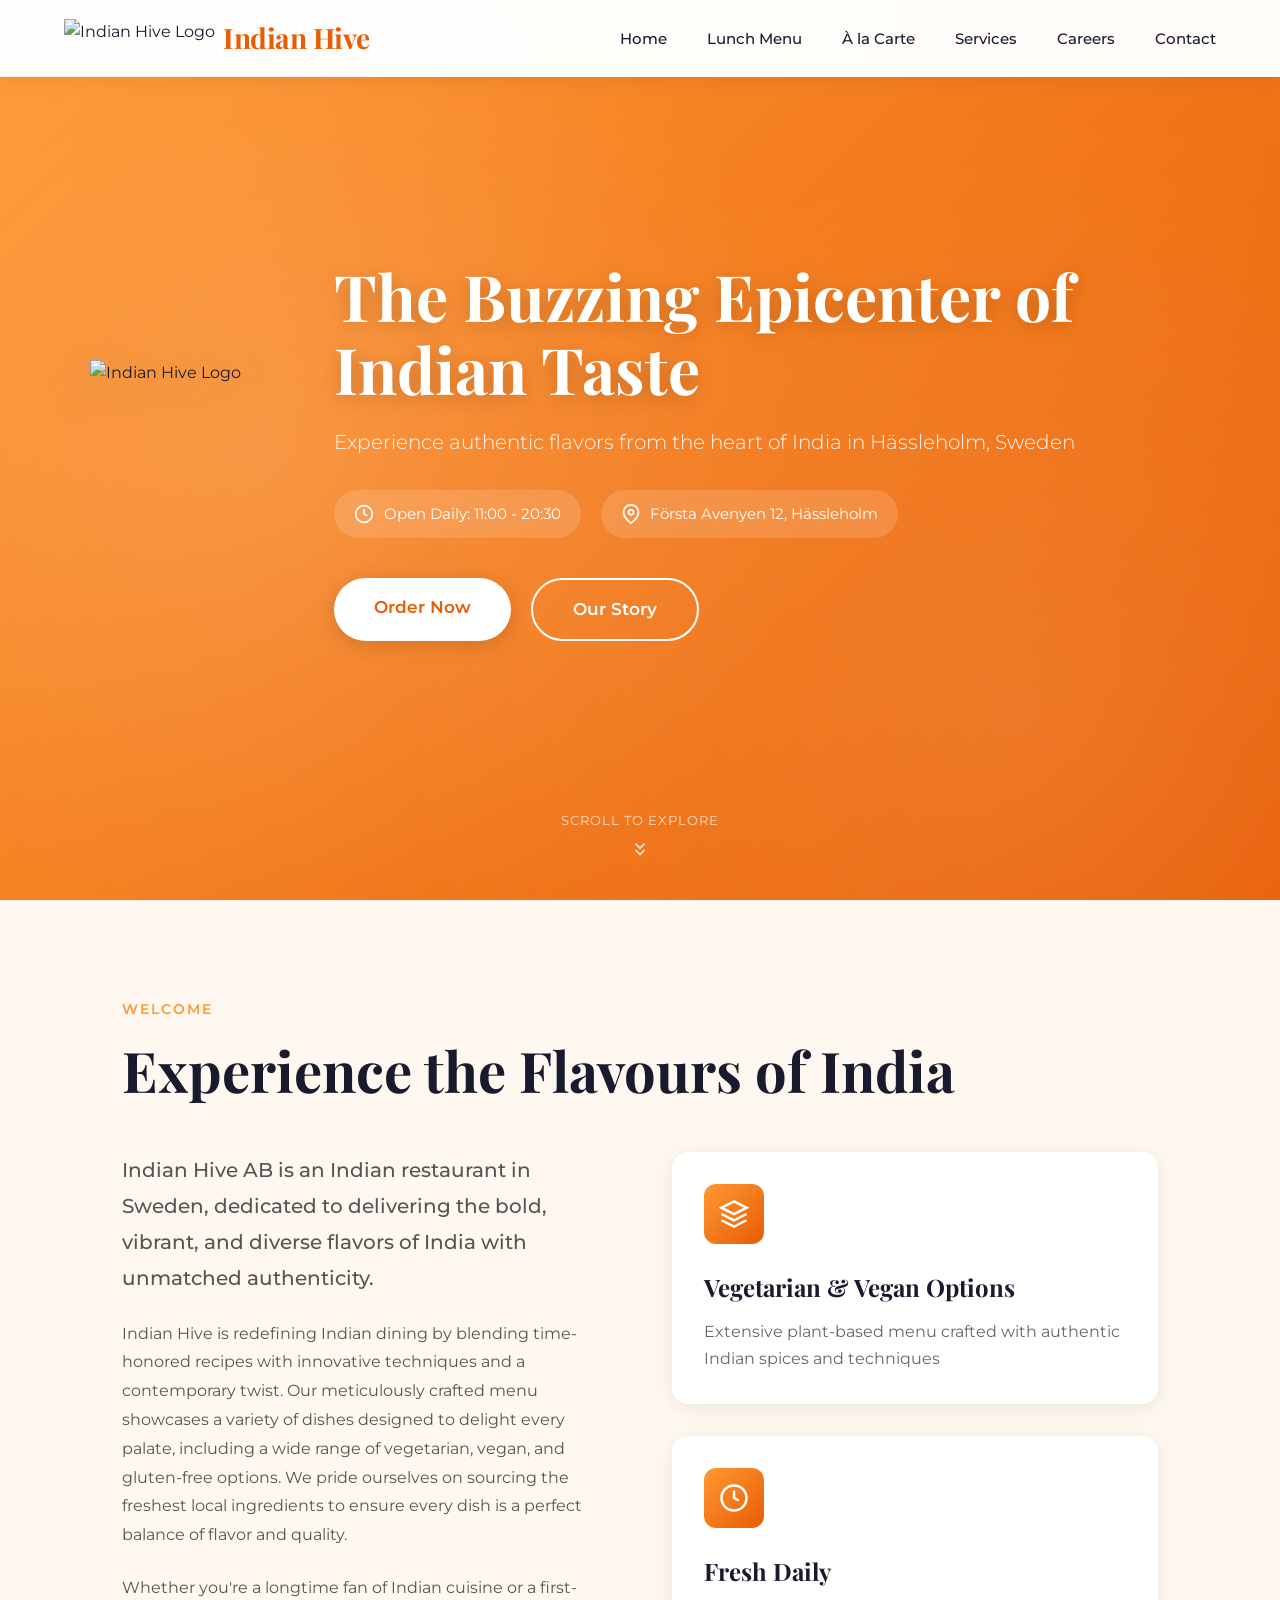
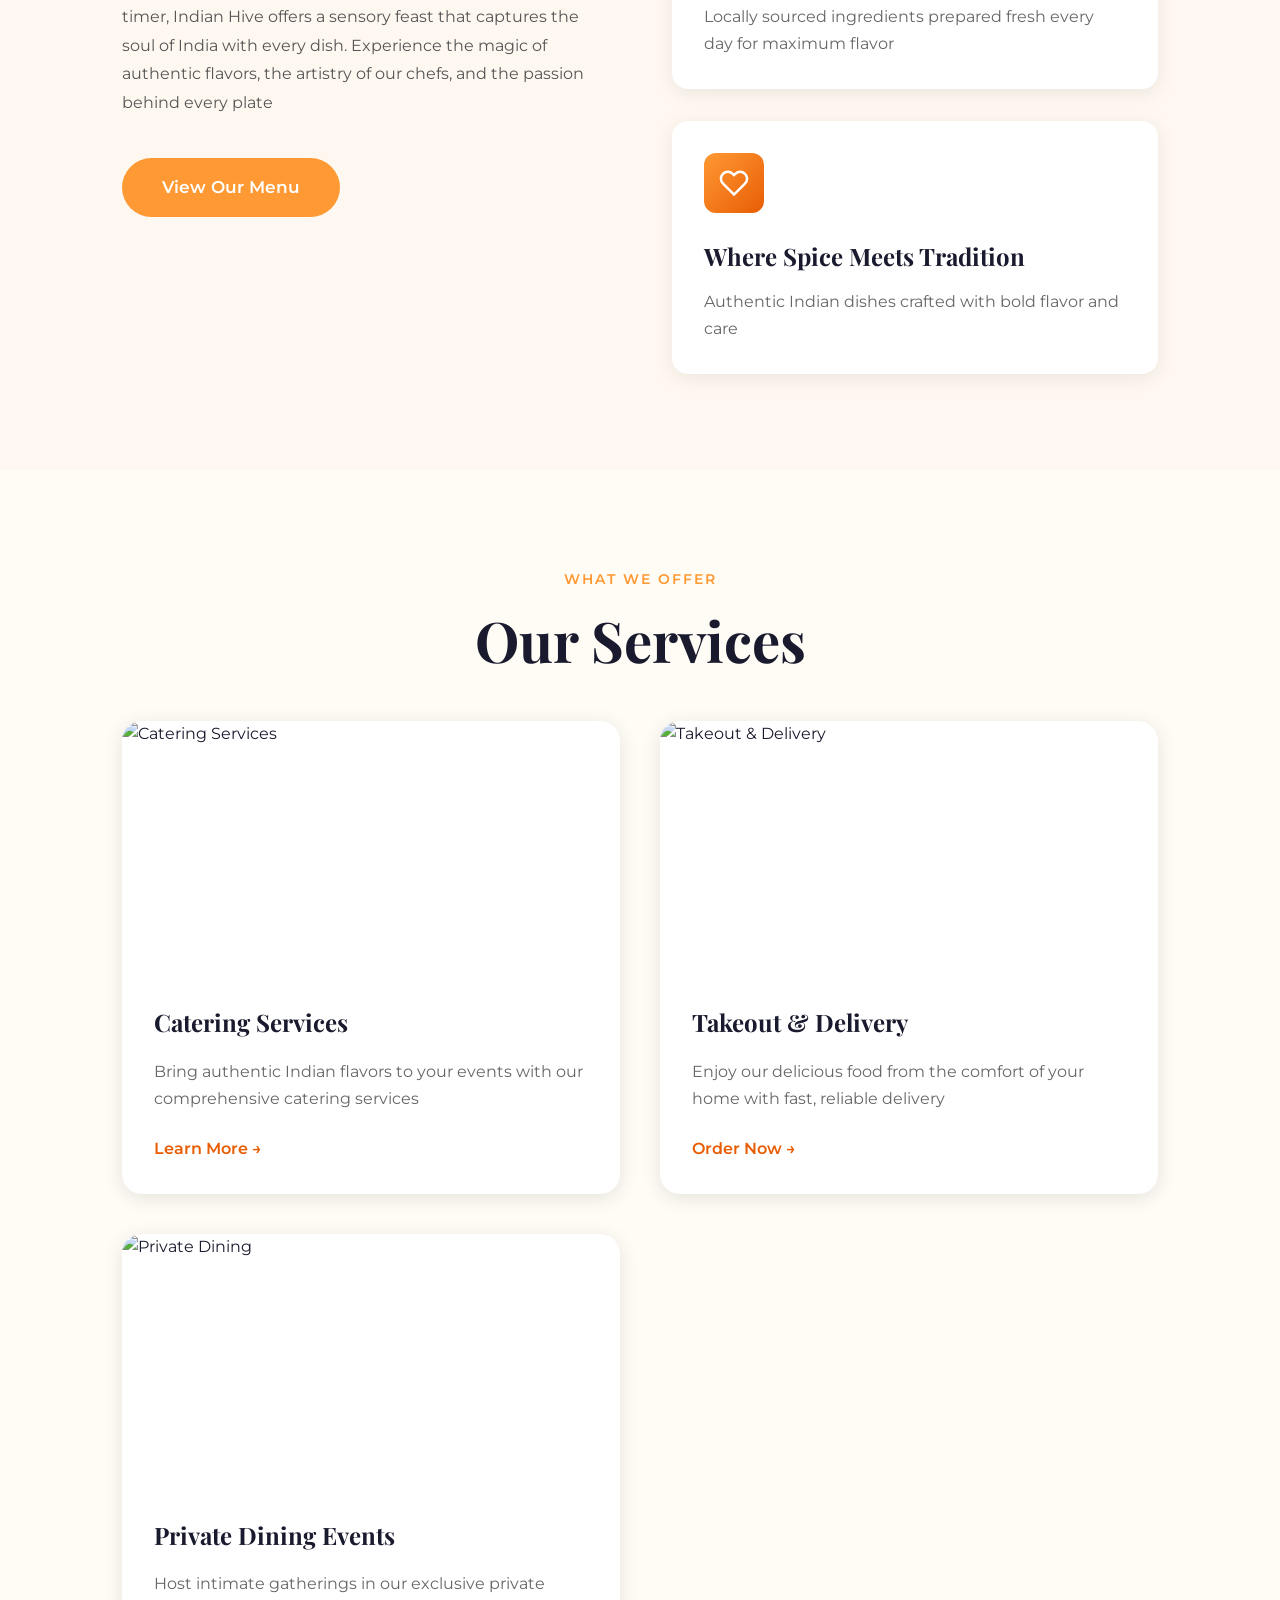
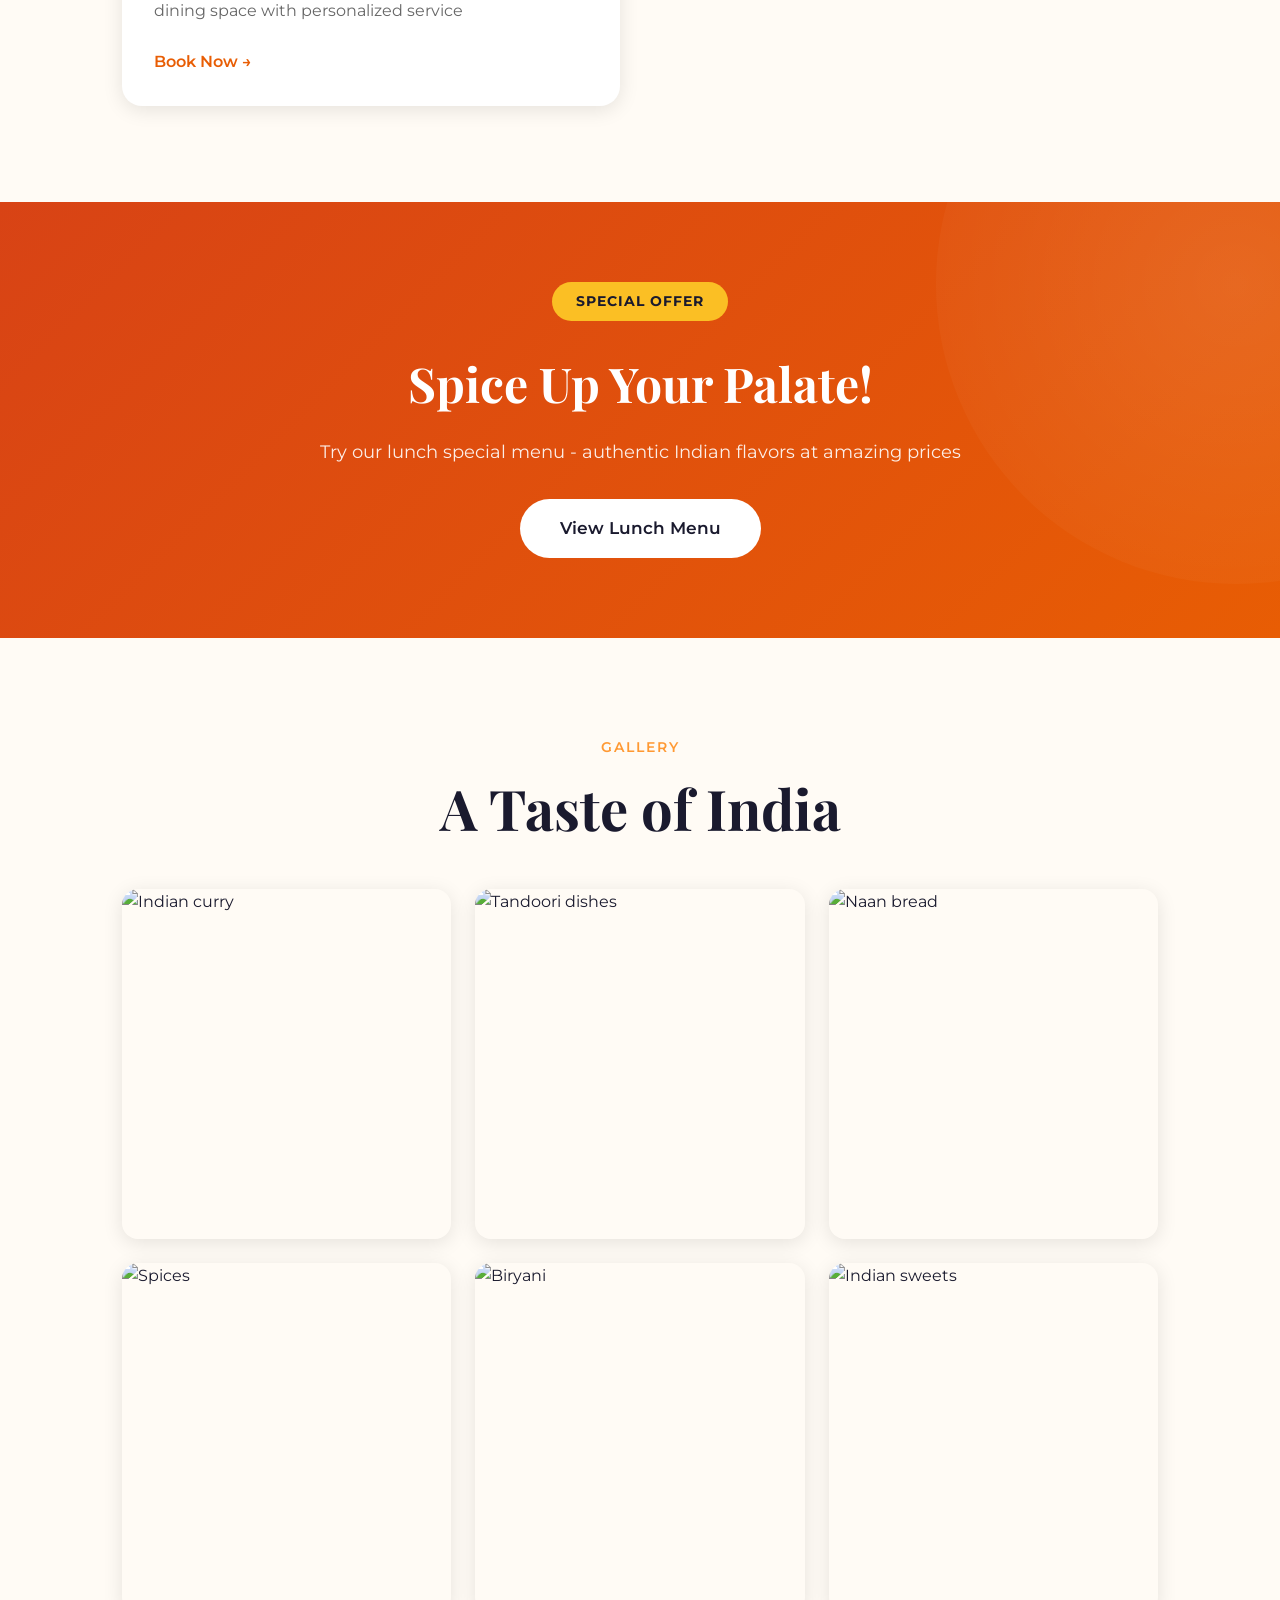
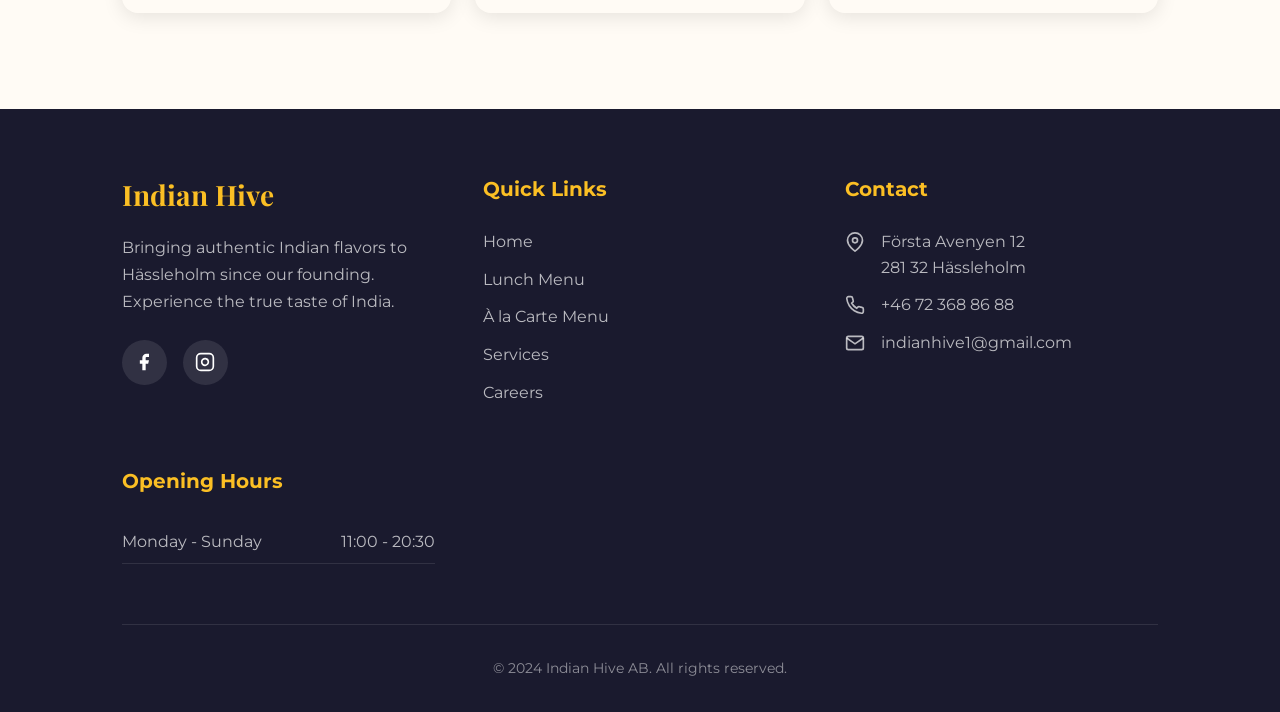
==== commit 43e52b35: "Hope this works" ====
--- a/src/main/resources/static/index.html
+++ b/src/main/resources/static/index.html
@@ -8,14 +8,14 @@
     <link rel="preconnect" href="https://fonts.gstatic.com" crossorigin>     <link href="https://fonts.googleapis.com/css2?family=Playfair+Display:ital,wght@0,400;0,700;1,400&family=Montserrat:wght@300;400;500;600;700&display=swap" rel="stylesheet">     <link rel="stylesheet" href="css/styles.css">-    <link rel="icon" type="image/png" href="/images/favicon.png">+    <link rel="icon" type="image/png" href="/static/images/favicon.png"> </head> <body> <!-- Navigation --> <nav class="navbar">     <div class="nav-container">         <a href="index.html" class="logo">-            <img src="images/logo.png" alt="Indian Hive Logo" class="logo-img">+            <img src="/static/images/logo.png" alt="Indian Hive Logo" class="logo-img">             <span class="logo-text">Indian Hive</span>         </a> @@ -42,7 +42,7 @@
     <div class="hero-content">         <!-- NEW: Add Logo -->         <div class="hero-logo">-            <img src="/images/logo.png" alt="Indian Hive Logo">+            <img src="/static/images/logo.png" alt="Indian Hive Logo">         </div>          <!-- NEW: Wrap text content -->@@ -204,23 +204,23 @@
          <div class="gallery-grid">             <div class="gallery-item">-                <img src="/images/chickentika.png" alt="Indian curry">-            </div>-            <div class="gallery-item">-                <img src="/images/butterCheick.png" alt="Tandoori dishes">-            </div>-            <div class="gallery-item">-                <img src="/images/idk_secondlas.png" alt="Naan bread">-            </div>-            <div class="gallery-item">-                <img src="/images/last.png" alt="Spices">-            </div>-            <div class="gallery-item">-                <img src="/images/multiplecurries.png" alt="Biryani">--            </div>-            <div class="gallery-item">-                <img src="/images/naan.png" alt="Indian sweets">+                <img src="/static/images/chickentika.png" alt="Indian curry">+            </div>+            <div class="gallery-item">+                <img src="/static/images/butterCheick.png" alt="Tandoori dishes">+            </div>+            <div class="gallery-item">+                <img src="/static/images/idk_secondlas.png" alt="Naan bread">+            </div>+            <div class="gallery-item">+                <img src="/static/images/last.png" alt="Spices">+            </div>+            <div class="gallery-item">+                <img src="/static/images/multiplecurries.png" alt="Biryani">++            </div>+            <div class="gallery-item">+                <img src="/static/images/naan.png" alt="Indian sweets">             </div>         </div>     </div>
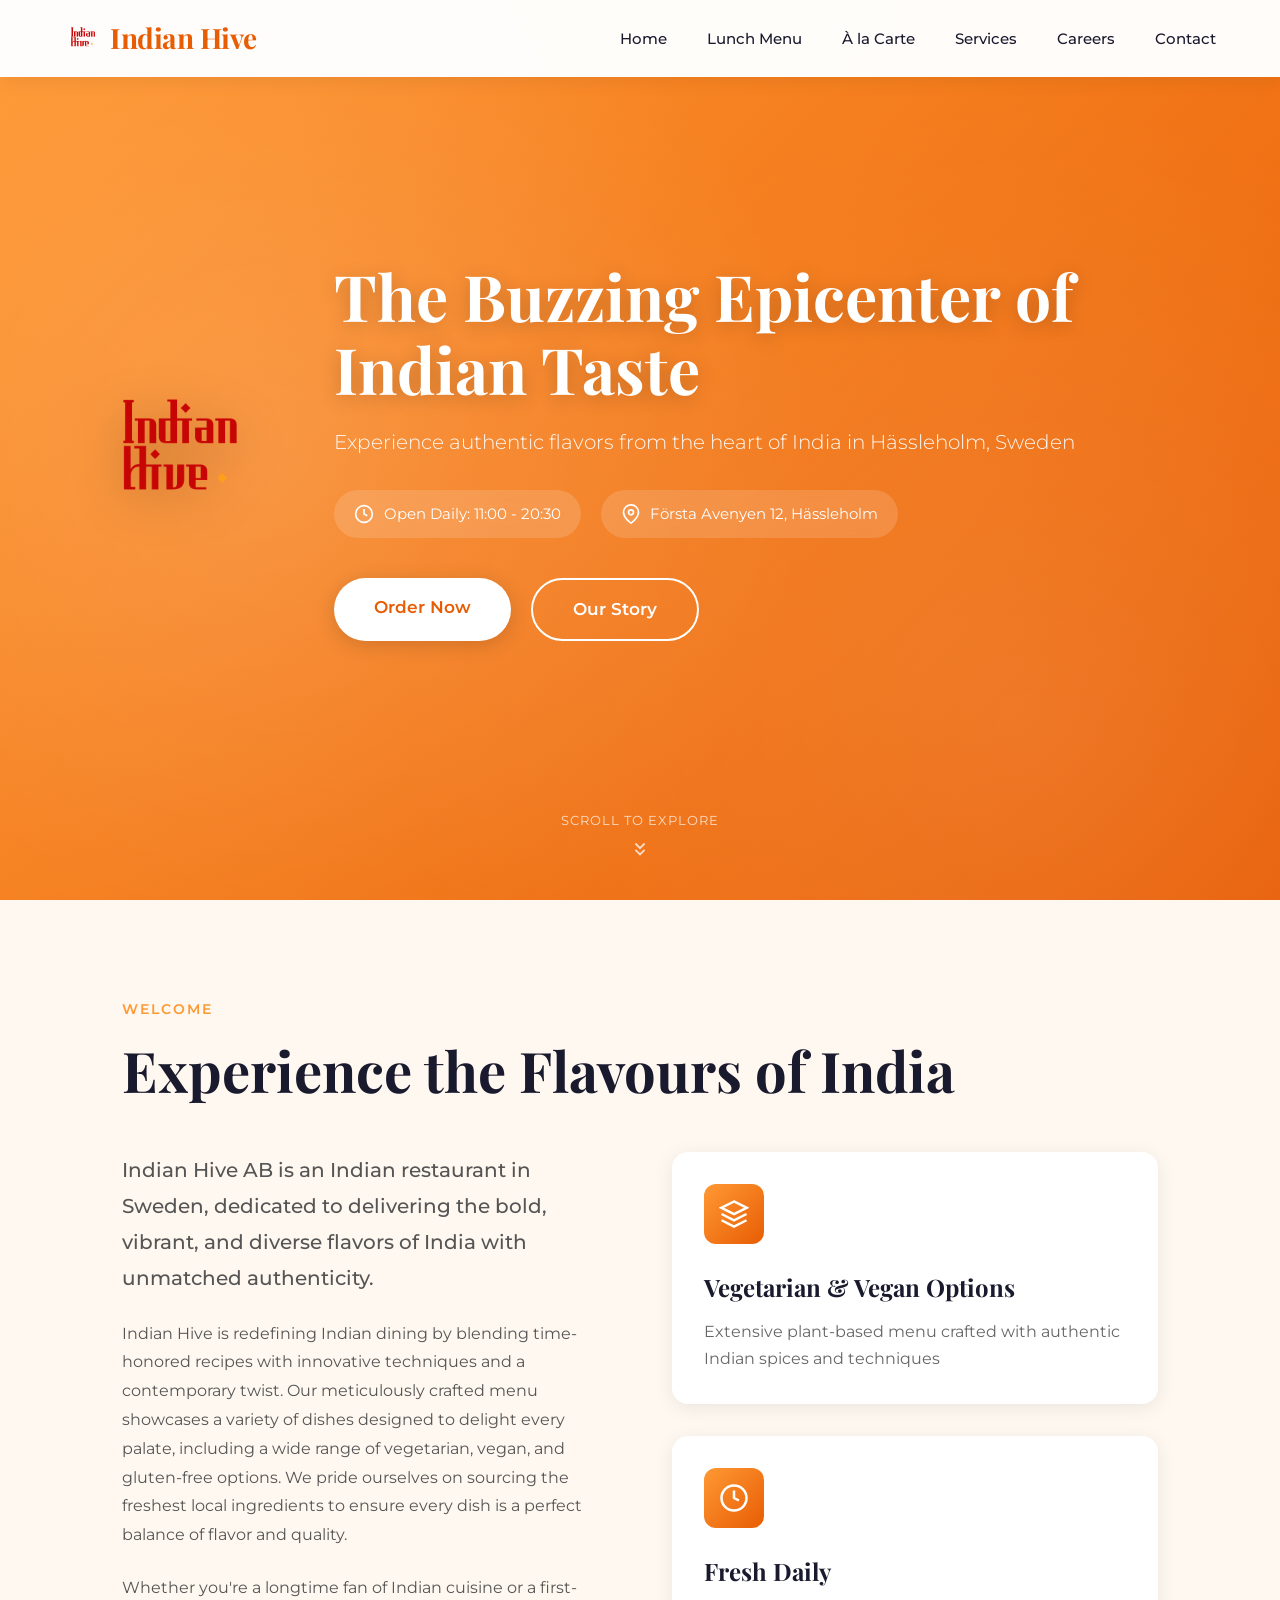
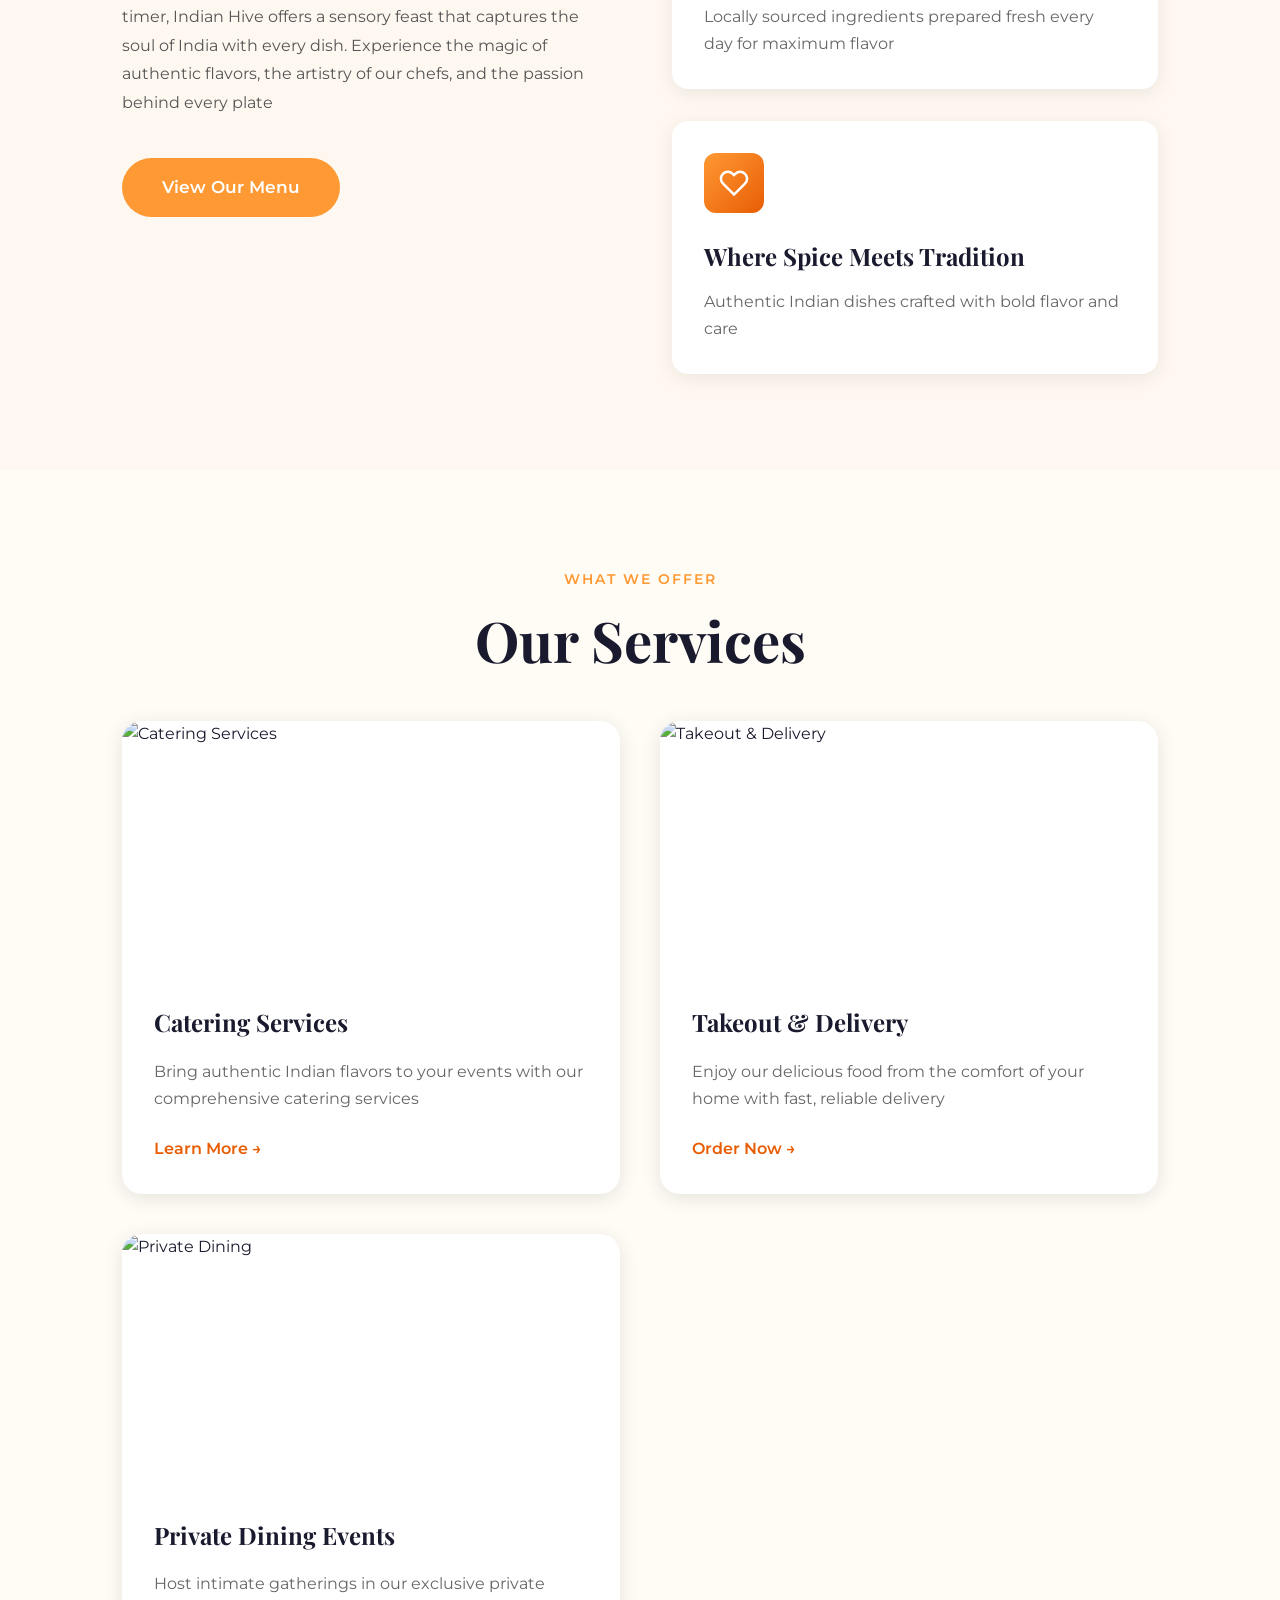
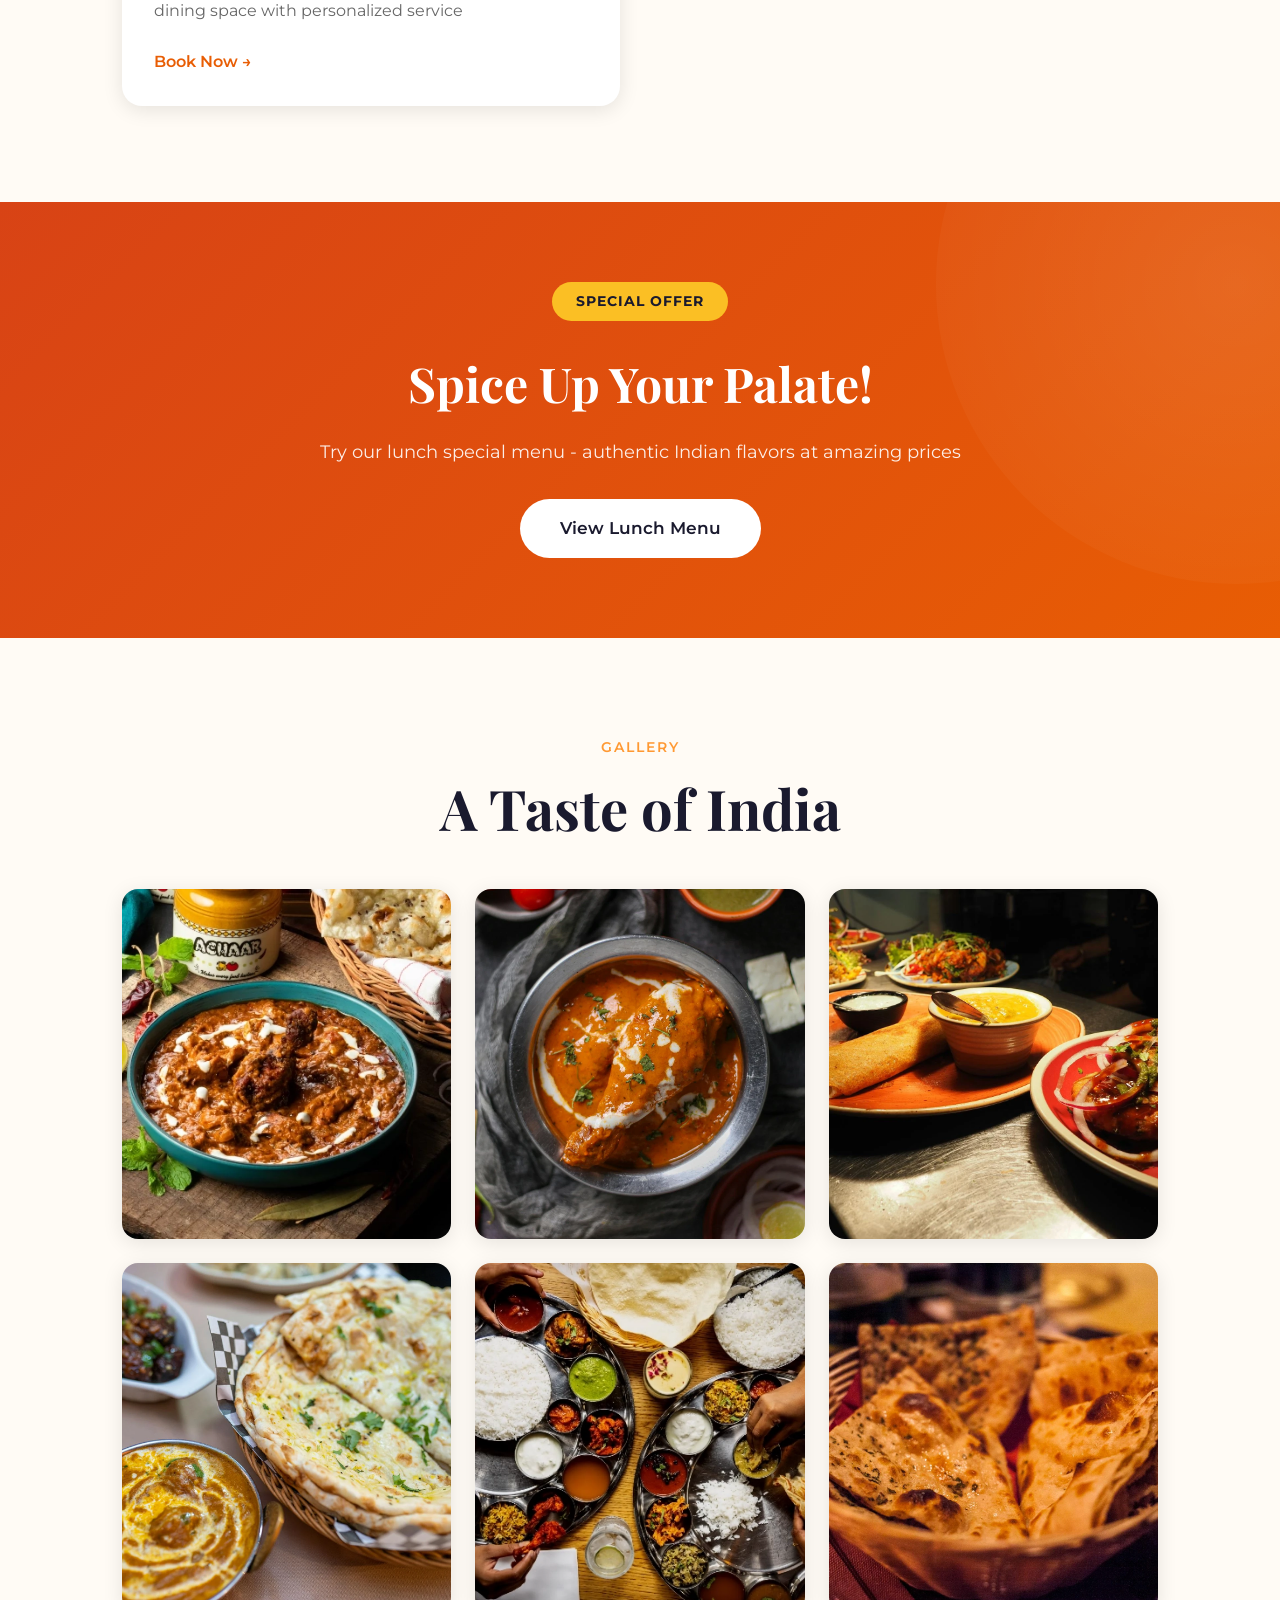
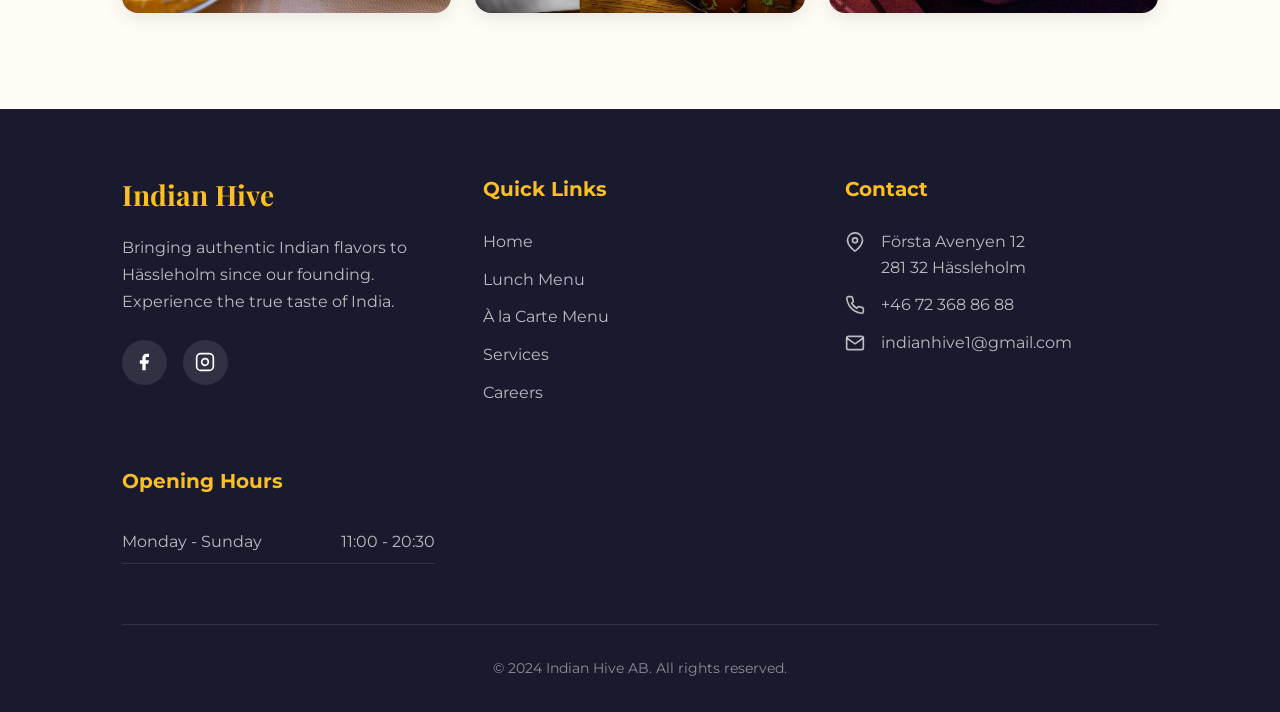
==== commit 87fa11f5: "please work" ====
--- a/src/main/resources/static/index.html
+++ b/src/main/resources/static/index.html
@@ -8,14 +8,14 @@
     <link rel="preconnect" href="https://fonts.gstatic.com" crossorigin>     <link href="https://fonts.googleapis.com/css2?family=Playfair+Display:ital,wght@0,400;0,700;1,400&family=Montserrat:wght@300;400;500;600;700&display=swap" rel="stylesheet">     <link rel="stylesheet" href="css/styles.css">-    <link rel="icon" type="image/png" href="/static/images/favicon.png">+    <link rel="icon" type="image/png" href="images/favicon.png"> </head> <body> <!-- Navigation --> <nav class="navbar">     <div class="nav-container">         <a href="index.html" class="logo">-            <img src="/static/images/logo.png" alt="Indian Hive Logo" class="logo-img">+            <img src="images/logo.png" alt="Indian Hive Logo" class="logo-img">             <span class="logo-text">Indian Hive</span>         </a> @@ -42,7 +42,7 @@
     <div class="hero-content">         <!-- NEW: Add Logo -->         <div class="hero-logo">-            <img src="/static/images/logo.png" alt="Indian Hive Logo">+            <img src="images/logo.png" alt="Indian Hive Logo">         </div>          <!-- NEW: Wrap text content -->@@ -204,23 +204,23 @@
          <div class="gallery-grid">             <div class="gallery-item">-                <img src="/static/images/chickentika.png" alt="Indian curry">-            </div>-            <div class="gallery-item">-                <img src="/static/images/butterCheick.png" alt="Tandoori dishes">-            </div>-            <div class="gallery-item">-                <img src="/static/images/idk_secondlas.png" alt="Naan bread">-            </div>-            <div class="gallery-item">-                <img src="/static/images/last.png" alt="Spices">-            </div>-            <div class="gallery-item">-                <img src="/static/images/multiplecurries.png" alt="Biryani">--            </div>-            <div class="gallery-item">-                <img src="/static/images/naan.png" alt="Indian sweets">+                <img src="images/chickentika.png" alt="Indian curry">+            </div>+            <div class="gallery-item">+                <img src="images/butterCheick.png" alt="Tandoori dishes">+            </div>+            <div class="gallery-item">+                <img src="images/idk_secondlas.png" alt="Naan bread">+            </div>+            <div class="gallery-item">+                <img src="images/last.png" alt="Spices">+            </div>+            <div class="gallery-item">+                <img src="images/multiplecurries.png" alt="Biryani">++            </div>+            <div class="gallery-item">+                <img src="images/naan.png" alt="Indian sweets">             </div>         </div>     </div>
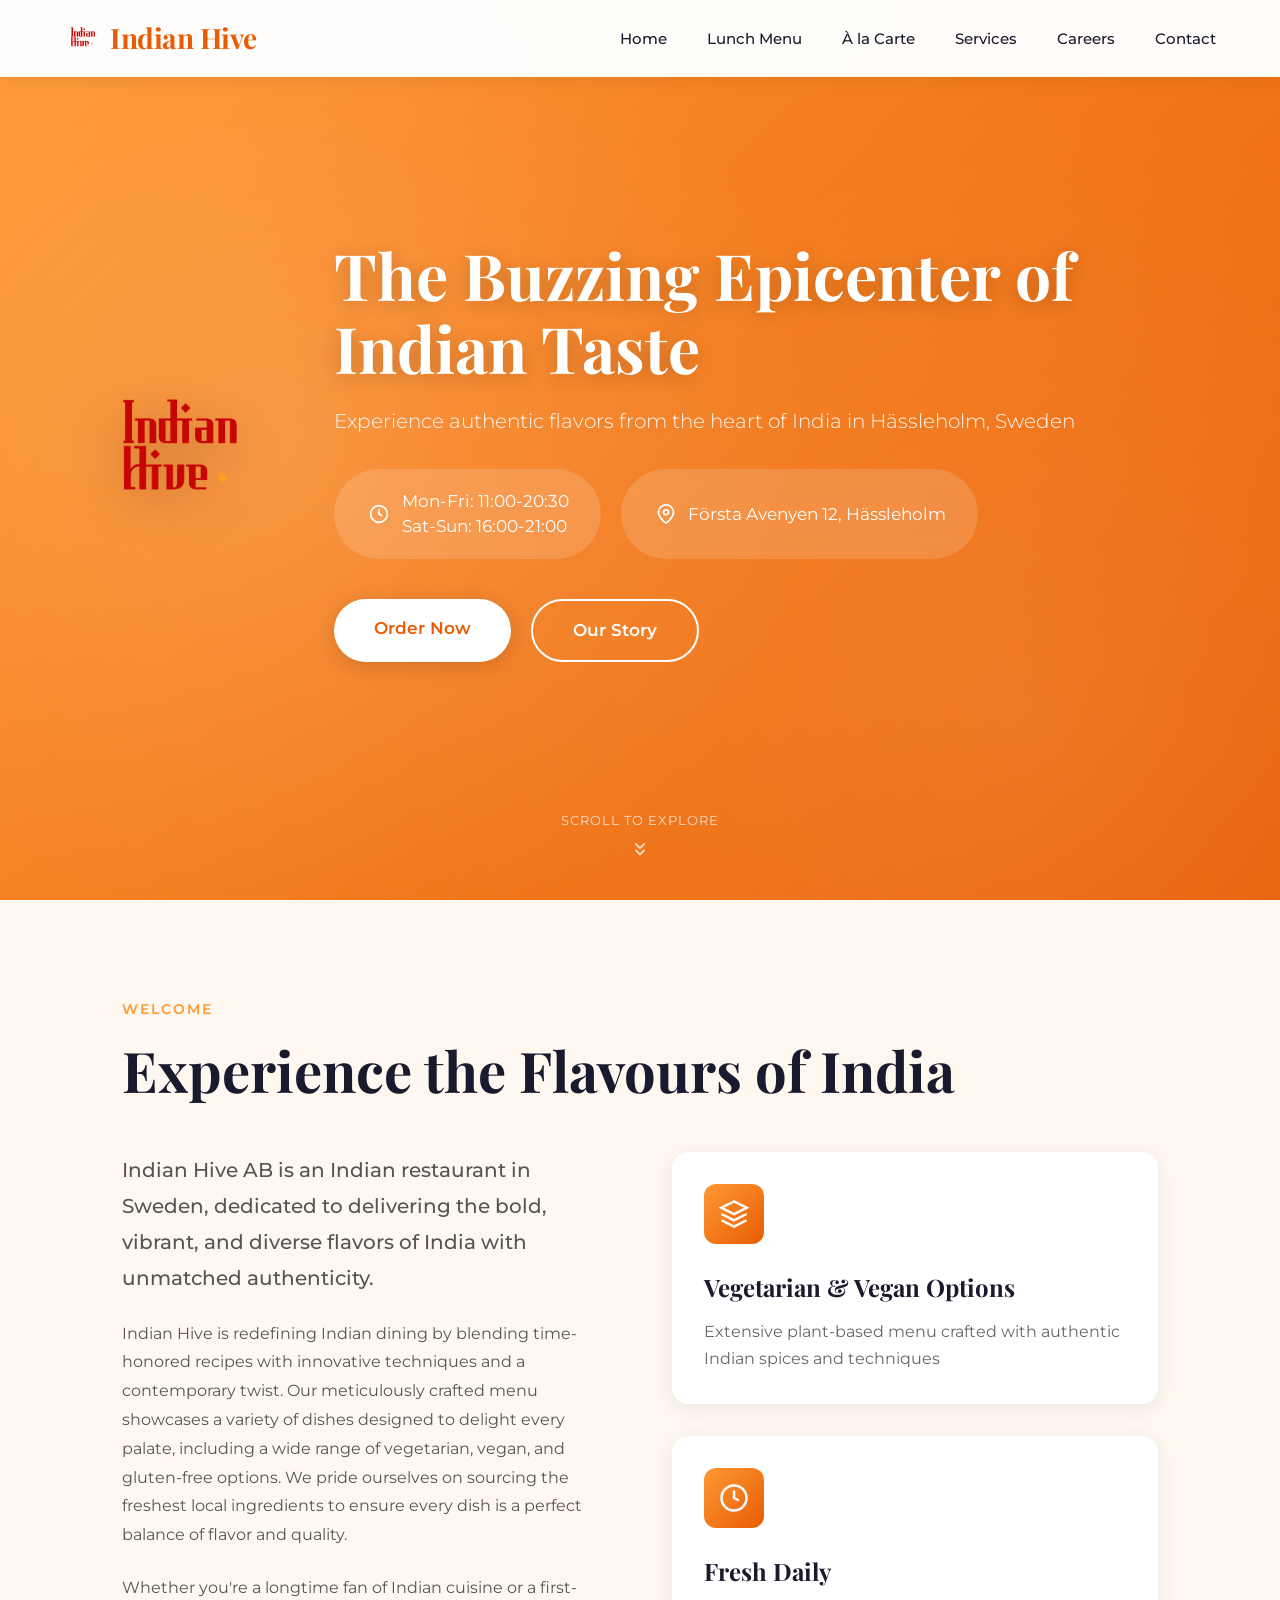
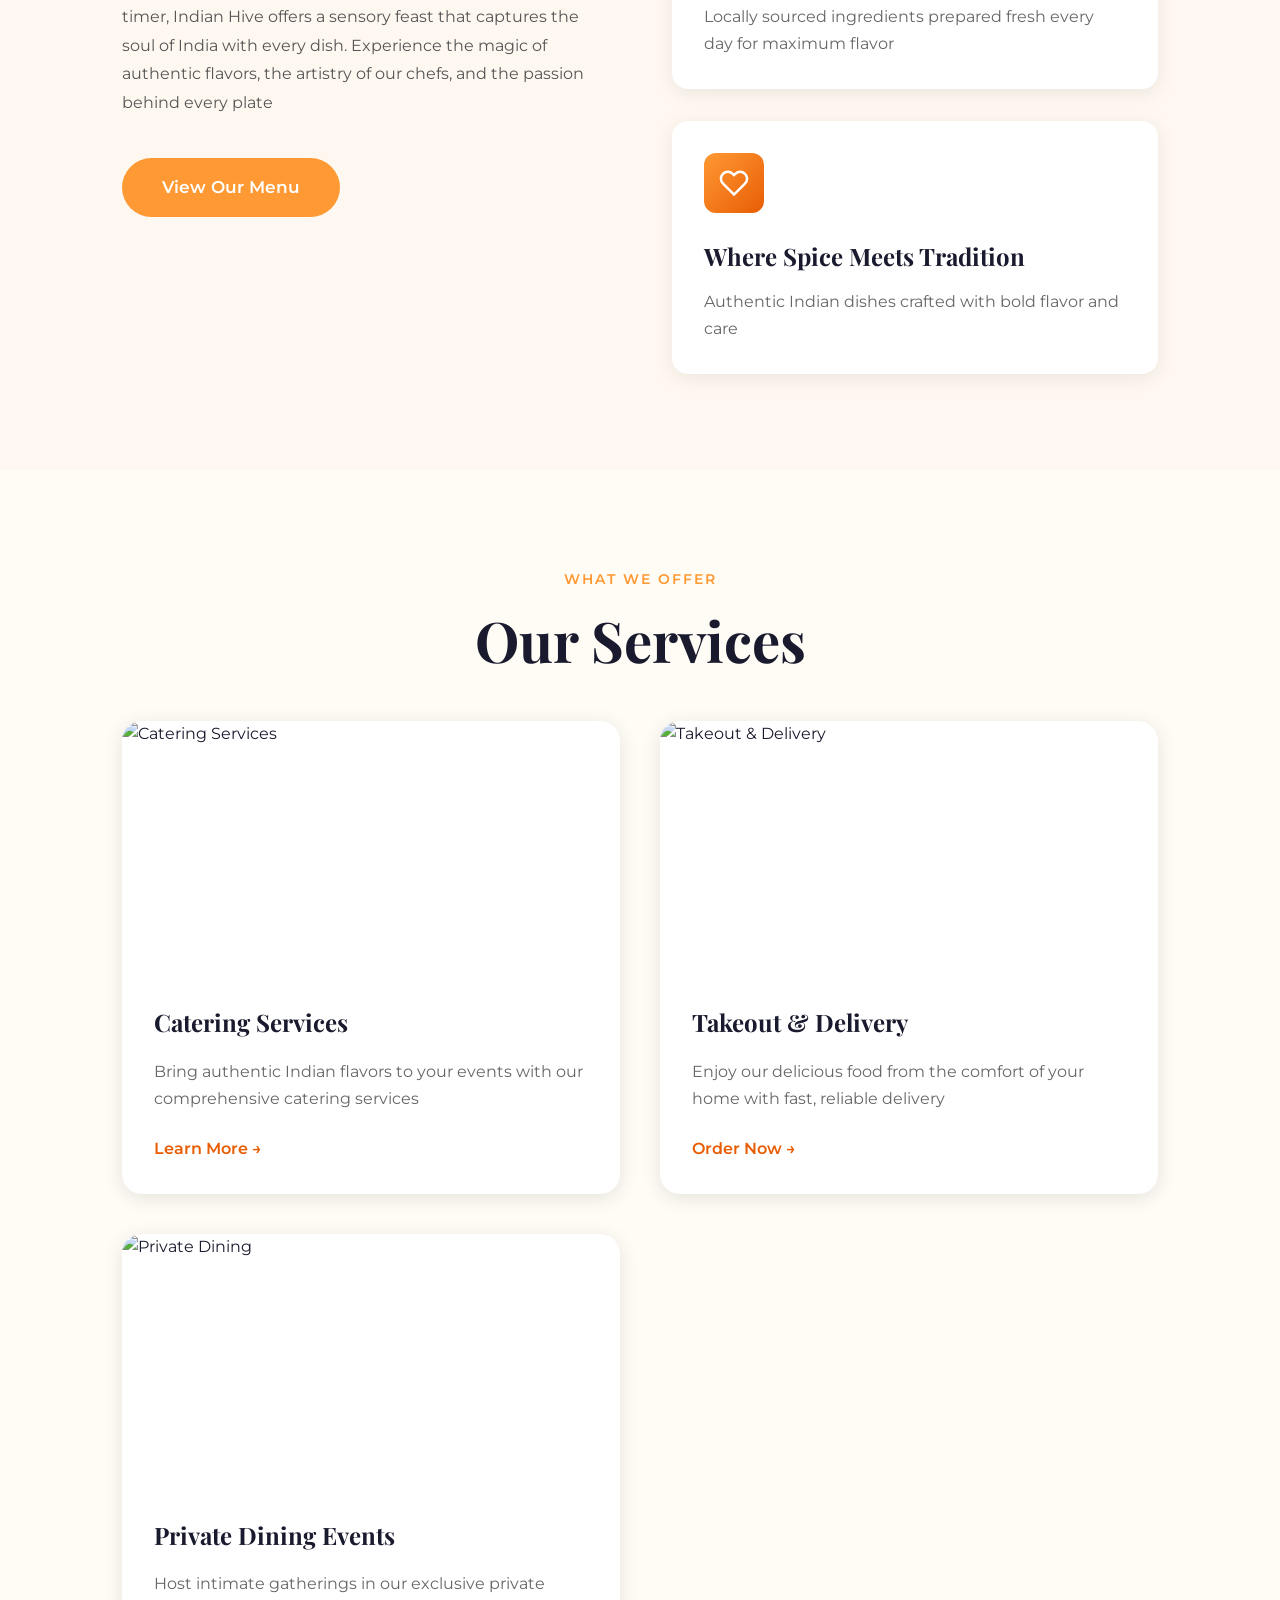
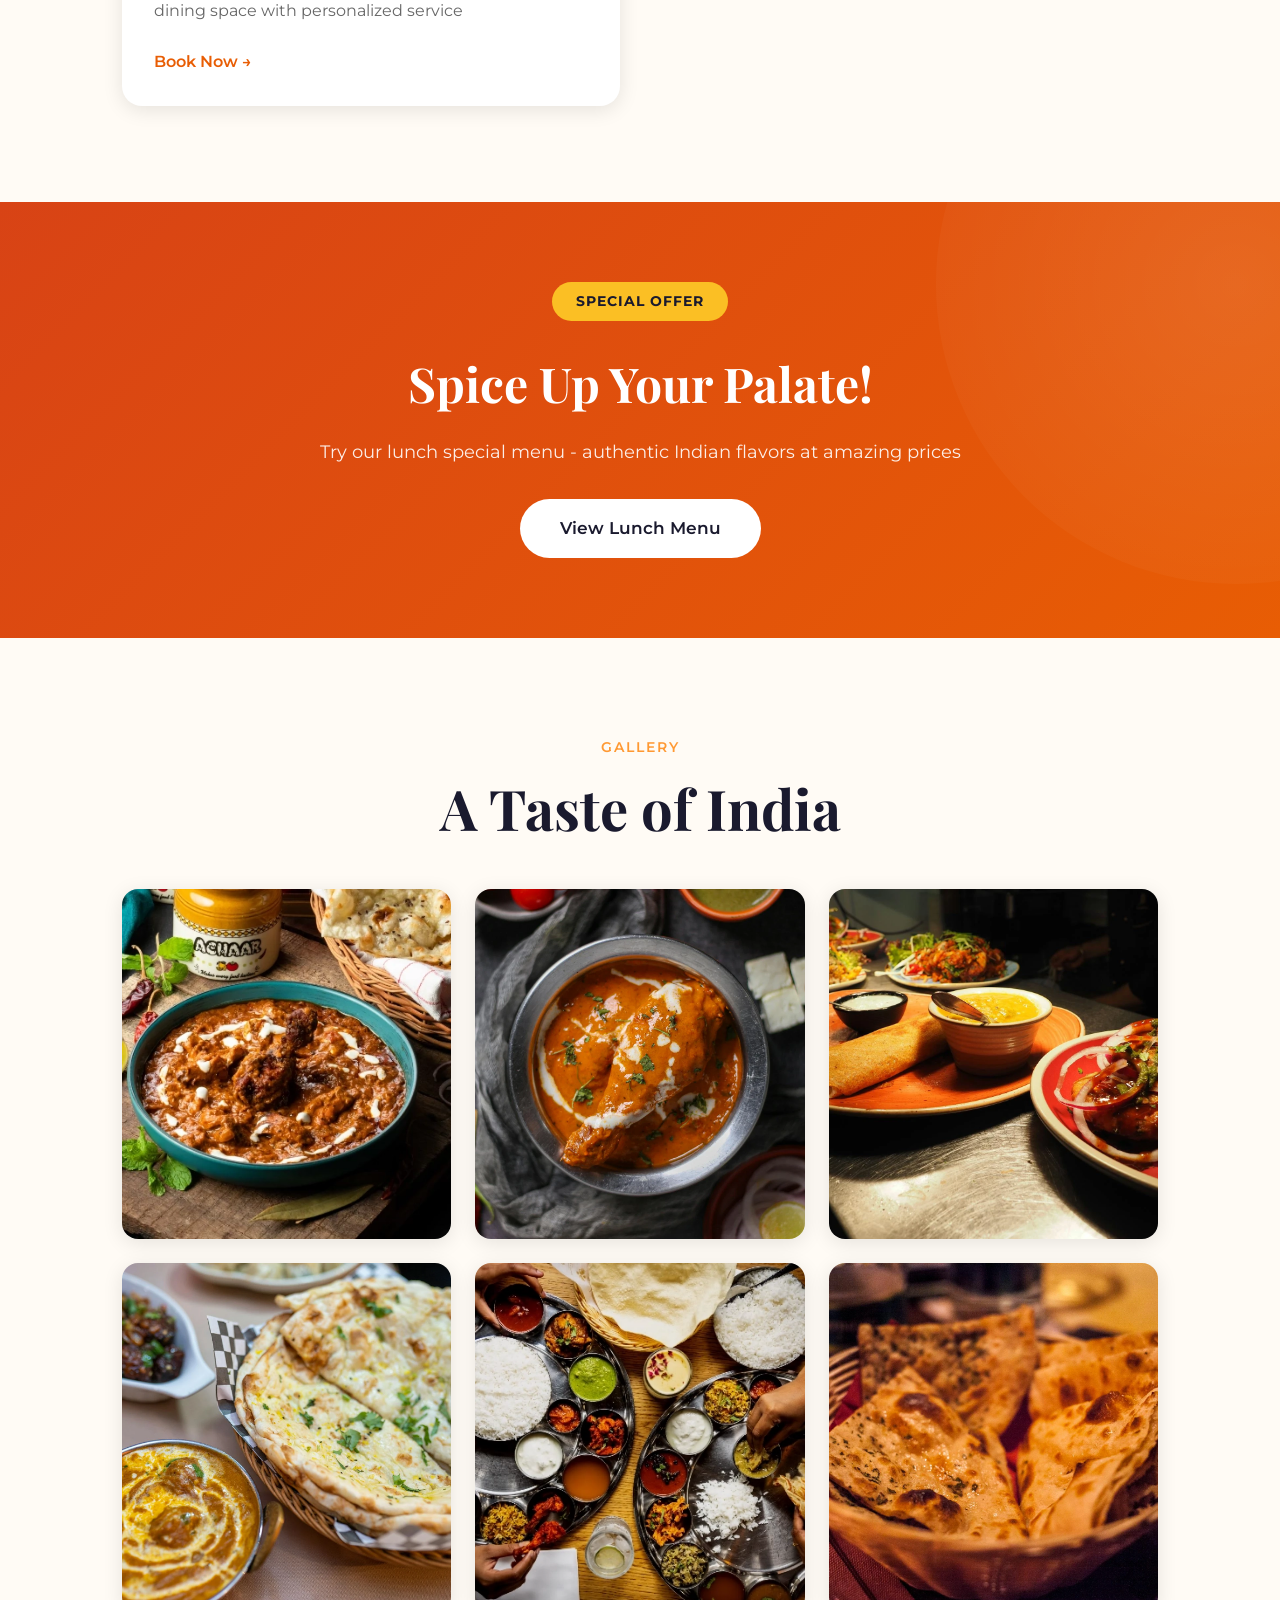
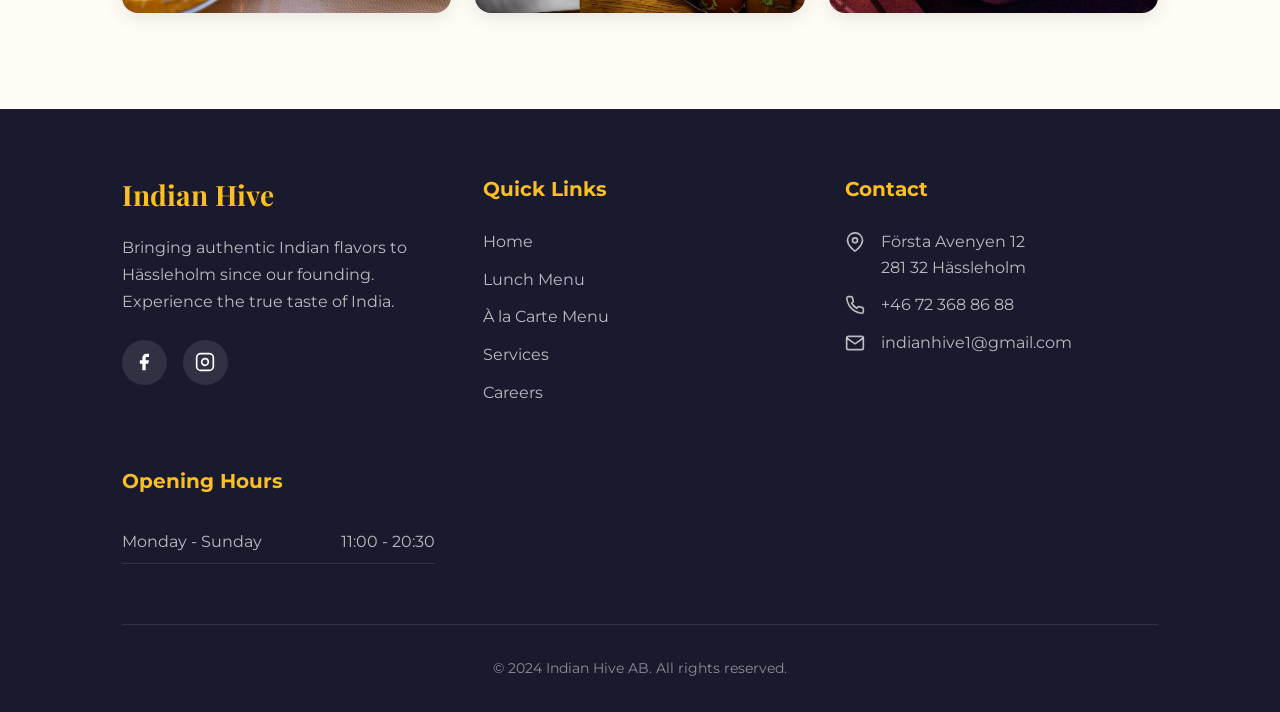
==== commit 1112af1a: "Updated time text and styles" ====
--- a/src/main/resources/static/index.html
+++ b/src/main/resources/static/index.html
@@ -55,7 +55,7 @@
                         <circle cx="12" cy="12" r="10"/>                         <polyline points="12 6 12 12 16 14"/>                     </svg>-                    <span>Open Daily: 11:00 - 20:30</span>+                    <span>Mon-Fri: 11:00-20:30<br>Sat-Sun: 16:00-21:00</span>                 </div>                 <div class="info-card">                     <svg class="info-icon" viewBox="0 0 24 24" fill="none" stroke="currentColor" stroke-width="2">
--- a/src/main/resources/static/css/styles.css
+++ b/src/main/resources/static/css/styles.css
@@ -244,17 +244,22 @@
     display: flex;     align-items: center;     gap: 0.6rem;-    padding: 0.75rem 1.25rem;+    padding: 1.25rem 2rem;     background: rgba(255, 255, 255, 0.15);     backdrop-filter: blur(10px);     border-radius: 50px;     color: white;-    font-size: 0.95rem;+    font-size: 1.05rem;+    min-width: 220px;+}++.info-card span {+    line-height: 1.5; }  .info-card svg, .info-icon {-    width: 20px;+    width: 26px;     height: 20px;     flex-shrink: 0; }
